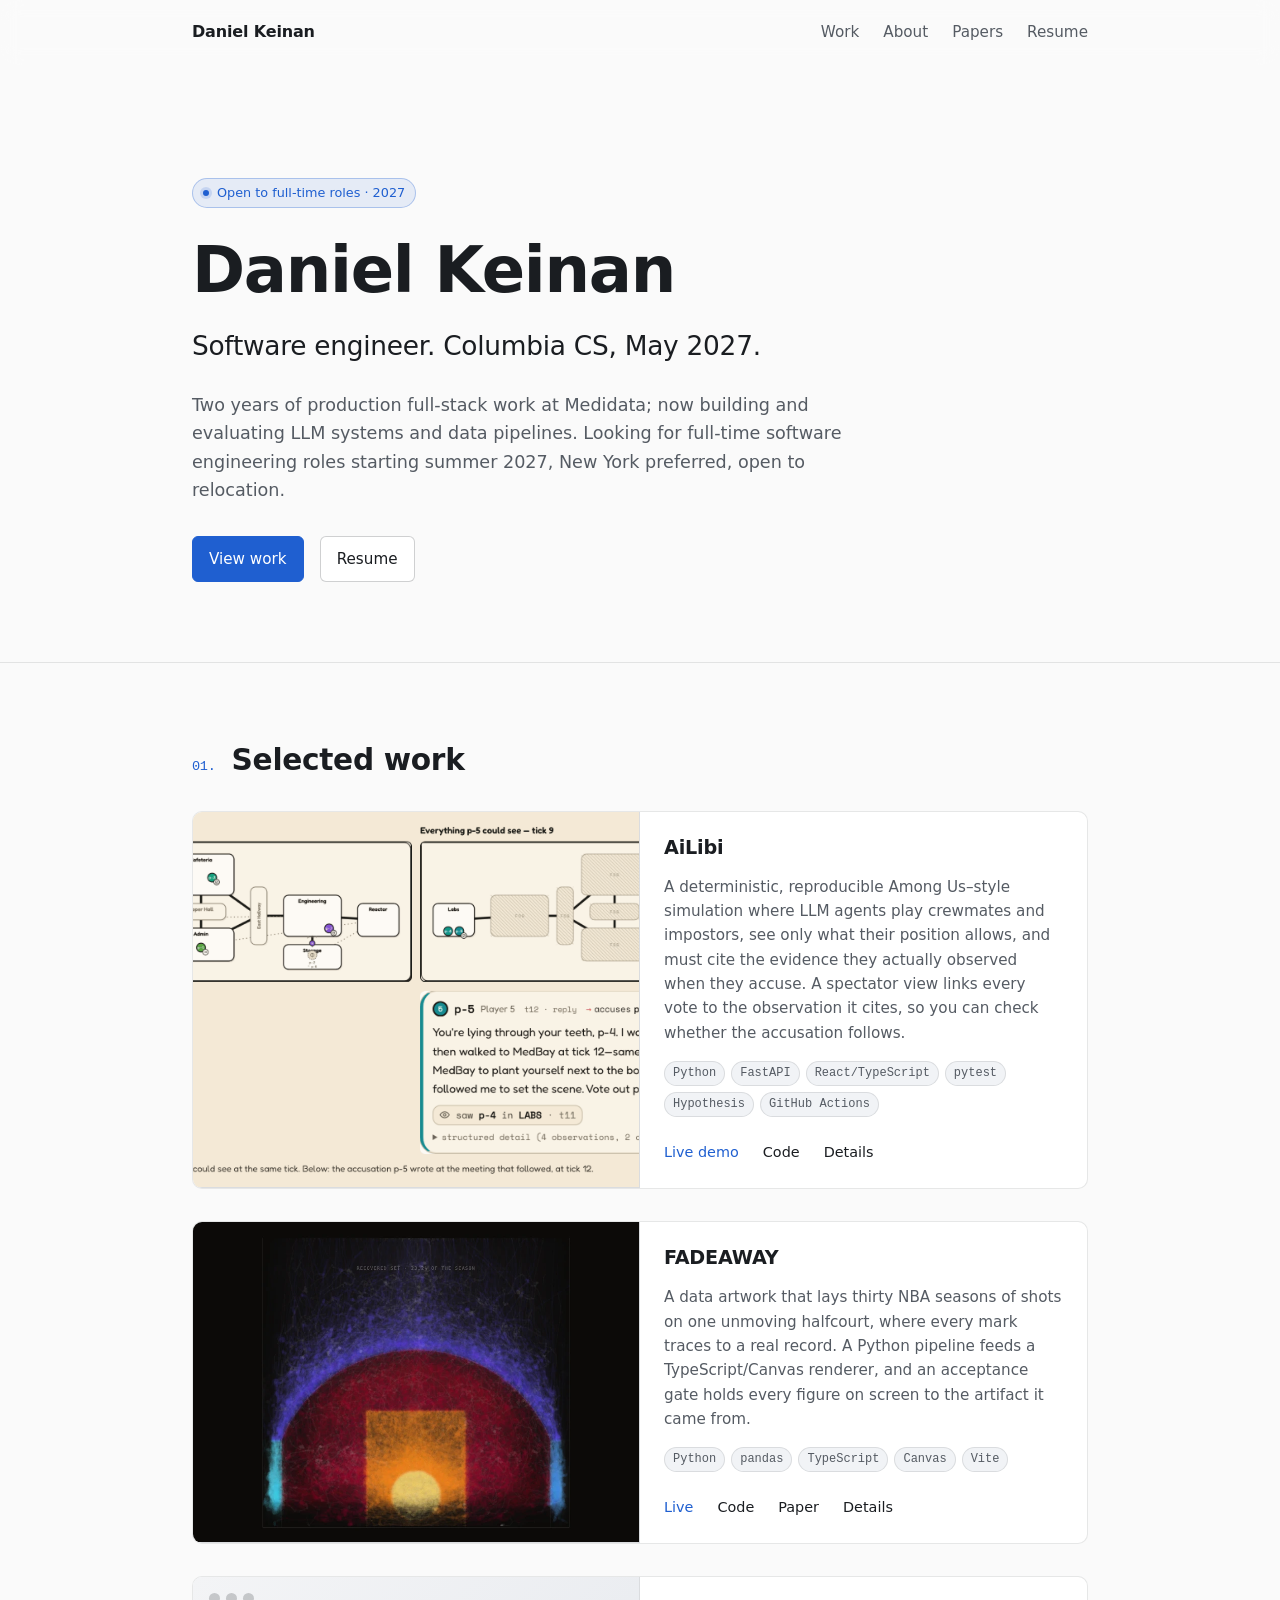
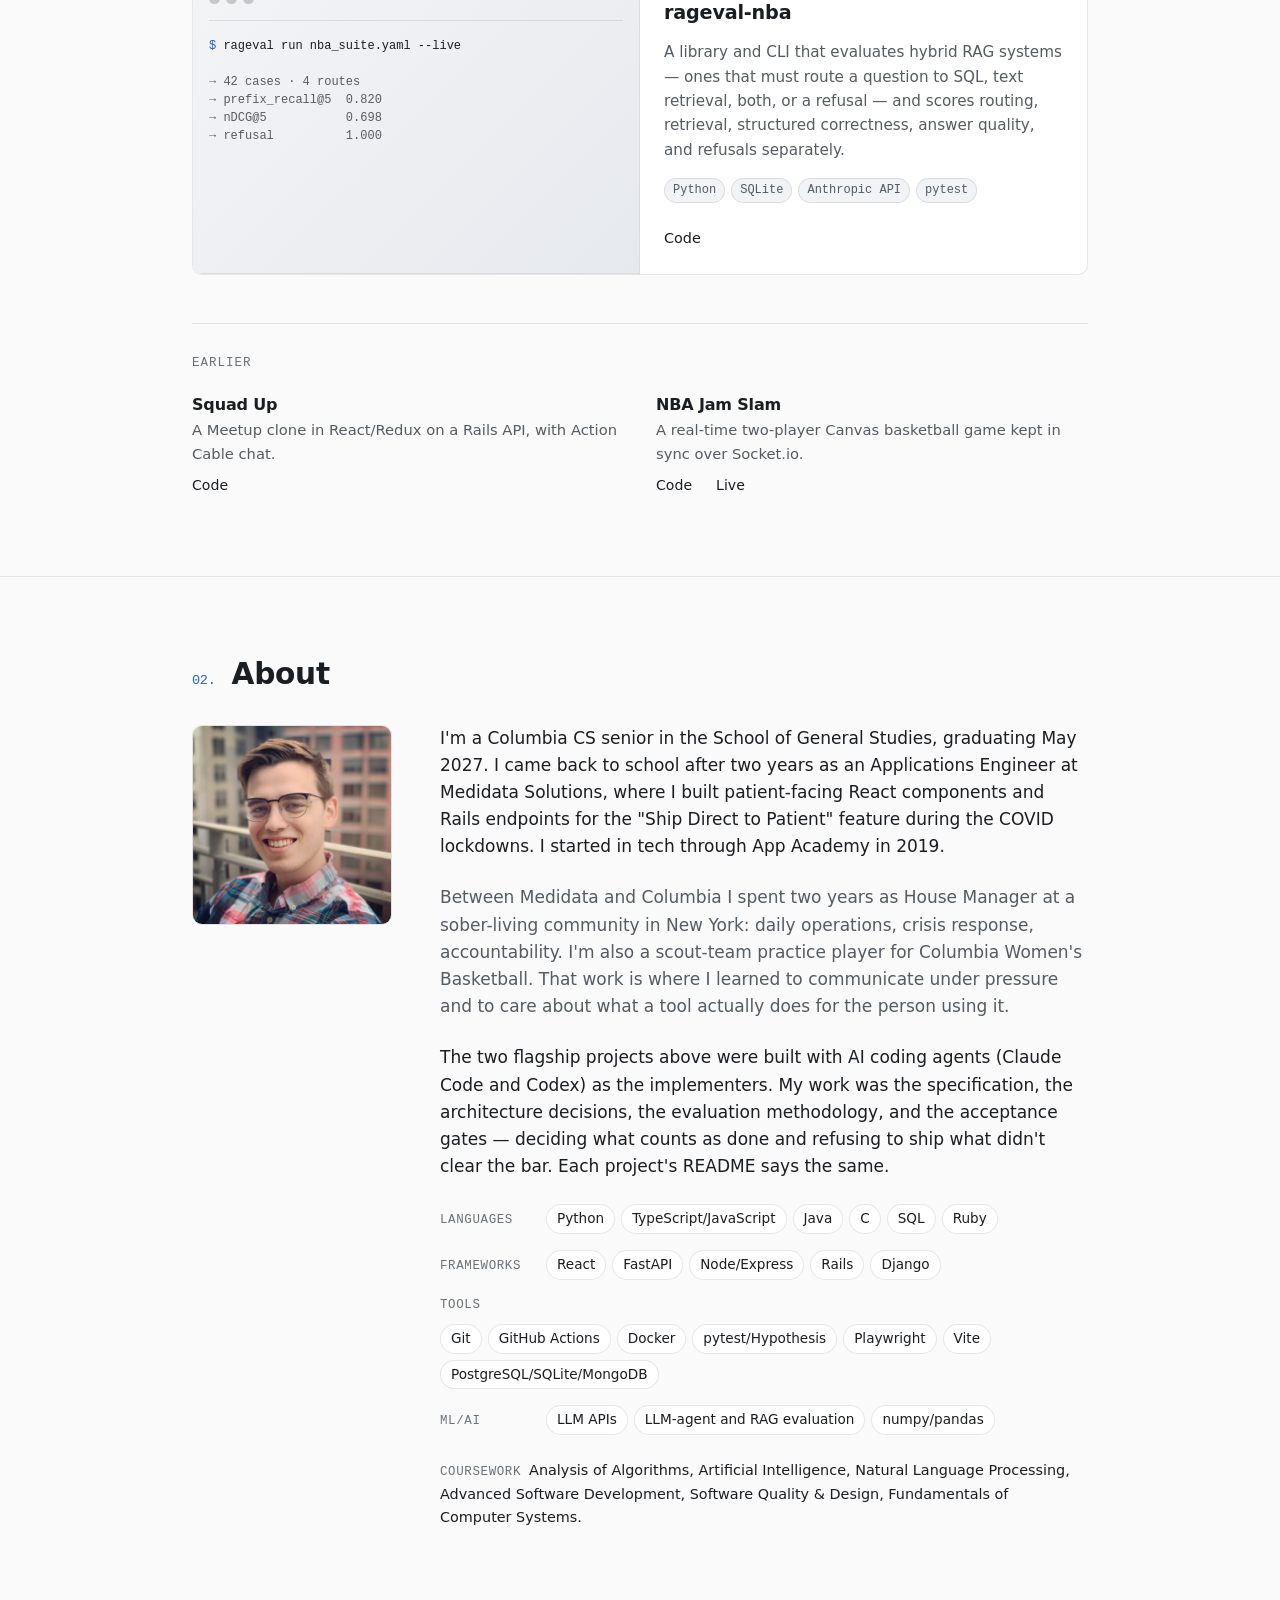
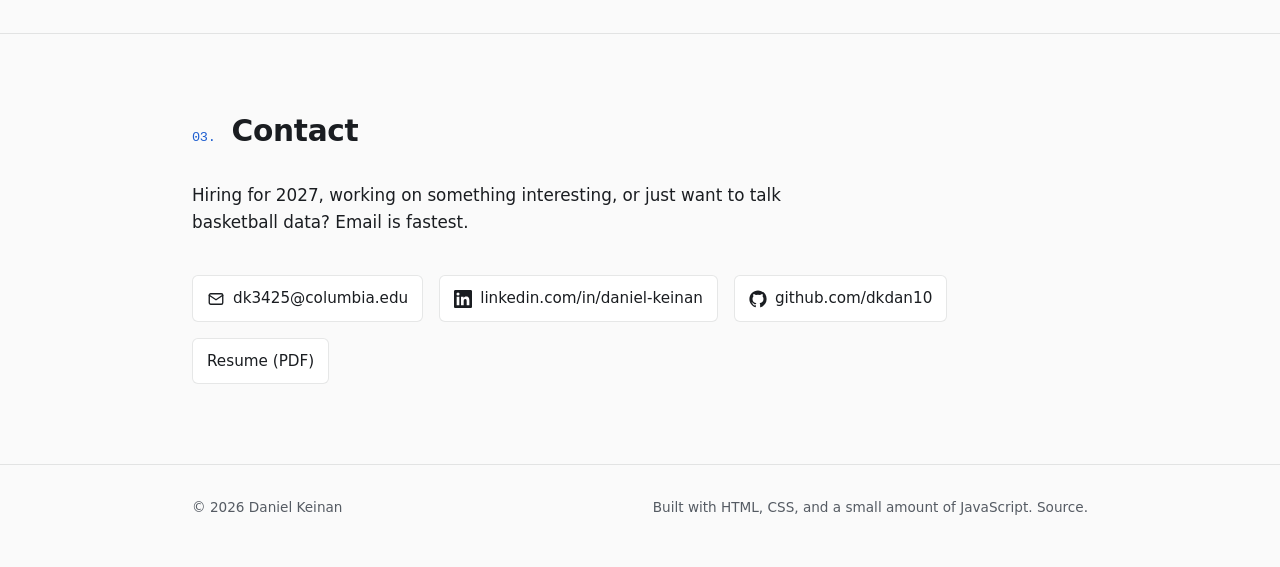
==== index.html @ 5a05f904 "Rewrite home page for the 2027 full-time search; add light color scheme Replace the internship-era h" ====
<!doctype html>
<html lang="en">
<head>
  <meta charset="utf-8">
  <meta name="viewport" content="width=device-width, initial-scale=1">
  <title>Daniel Keinan — Software Engineer</title>
  <meta name="description" content="Daniel Keinan: software engineer in New York. Columbia CS, May 2027. Two years of production full-stack work at Medidata; now building and evaluating LLM systems and data pipelines. Open to full-time roles starting summer 2027.">
  <meta name="author" content="Daniel Keinan">
  <meta name="color-scheme" content="dark light">

  <link rel="canonical" href="https://dkdan10.github.io/">
  <link rel="apple-touch-icon" sizes="180x180" href="/apple-touch-icon.png">
  <link rel="icon" type="image/png" sizes="32x32" href="/favicon-32x32.png">
  <link rel="icon" type="image/png" sizes="16x16" href="/favicon-16x16.png">
  <link rel="manifest" href="/site.webmanifest">
  <link rel="mask-icon" href="/safari-pinned-tab.svg" color="#6ea8ff">

  <meta property="og:type" content="website">
  <meta property="og:url" content="https://dkdan10.github.io/">
  <meta property="og:title" content="Daniel Keinan — Software Engineer">
  <meta property="og:description" content="Columbia CS, May 2027. Two years of production full-stack work at Medidata; now building and evaluating LLM systems and data pipelines. Open to full-time software engineering roles starting summer 2027.">
  <meta property="og:image" content="https://dkdan10.github.io/og-image.png">
  <meta property="og:image:width" content="1200">
  <meta property="og:image:height" content="630">

  <meta name="twitter:card" content="summary_large_image">
  <meta name="twitter:title" content="Daniel Keinan — Software Engineer">
  <meta name="twitter:description" content="Columbia CS, May 2027. Two years of production full-stack work at Medidata; now building and evaluating LLM systems and data pipelines. Open to full-time software engineering roles starting summer 2027.">
  <meta name="twitter:image" content="https://dkdan10.github.io/og-image.png">

  <link rel="stylesheet" href="/assets/css/site.css">
  <script defer src="/assets/js/site.js"></script>

  <script type="application/ld+json">
  {
    "@context": "https://schema.org",
    "@type": "Person",
    "name": "Daniel Keinan",
    "url": "https://dkdan10.github.io/",
    "jobTitle": "Software Engineer",
    "email": "mailto:dk3425@columbia.edu",
    "address": {
      "@type": "PostalAddress",
      "addressLocality": "New York",
      "addressRegion": "NY",
      "addressCountry": "US"
    },
    "alumniOf": {
      "@type": "EducationalOrganization",
      "name": "App Academy"
    },
    "affiliation": {
      "@type": "CollegeOrUniversity",
      "name": "Columbia University"
    },
    "sameAs": [
      "https://www.linkedin.com/in/daniel-keinan/",
      "https://github.com/dkdan10"
    ]
  }
  </script>
</head>
<body>
  <a class="skip-link" href="#main">Skip to content</a>

  <header class="site-header">
    <div class="container">
      <a href="/" class="brand">Daniel Keinan</a>
      <nav class="site-nav" aria-label="Primary">
        <ul>
          <li><a href="/#work">Work</a></li>
          <li><a href="/#about">About</a></li>
          <li><a href="/papers/">Papers</a></li>
          <li class="nav-resume"><a href="/resume/Daniel_Keinan_Resume.pdf" target="_blank" rel="noopener">Resume</a></li>
        </ul>
      </nav>
    </div>
  </header>

  <main id="main">
    <section class="hero container" aria-labelledby="hero-title">
      <span class="eyebrow"><span class="dot" aria-hidden="true"></span> Open to full-time roles · 2027</span>
      <h1 id="hero-title">Daniel Keinan</h1>
      <p class="tagline">Software engineer. Columbia CS, May 2027.</p>
      <p class="lede">Two years of production full-stack work at Medidata; now building and evaluating LLM systems and data pipelines. Looking for full-time software engineering roles starting summer 2027, New York preferred, open to relocation.</p>
      <div class="cta-row">
        <a class="btn btn-primary" href="#work">View work</a>
        <a class="btn" href="/resume/Daniel_Keinan_Resume.pdf" target="_blank" rel="noopener">Resume</a>
      </div>
    </section>

    <section id="work" class="section" aria-labelledby="work-title">
      <div class="container">
        <h2 id="work-title"><span class="num">01.</span> Selected work</h2>
        <div class="projects">

          <article class="project">
            <div class="media">
              <img src="/assets/img/ailibi-spectator.png" alt="AiLibi spectator view: the full map at tick 9 beside the fogged map of what one crewmate could see, with that crewmate's accusation and the single observation it cites below" loading="lazy" decoding="async" width="2036" height="909">
            </div>
            <div class="body">
              <h3><a href="/work/ailibi/">AiLibi</a></h3>
              <p>A deterministic, reproducible Among Us–style simulation where LLM agents play crewmates and impostors, see only what their position allows, and must cite the evidence they actually observed when they accuse. A spectator view links every vote to the observation it cites, so you can check whether the accusation follows.</p>
              <ul class="tags" aria-label="Technologies">
                <li>Python</li><li>FastAPI</li><li>React/TypeScript</li><li>pytest</li><li>Hypothesis</li><li>GitHub Actions</li>
              </ul>
              <div class="links">
                <a class="primary" href="https://dkdan10.github.io/AiLibi/" target="_blank" rel="noopener">Live demo</a>
                <a href="https://github.com/dkdan10/AiLibi" target="_blank" rel="noopener">Code</a>
                <a href="/work/ailibi/">Details</a>
              </div>
            </div>
          </article>

          <article class="project">
            <div class="media">
              <img src="/assets/img/fadeaway-card.webp" alt="FADEAWAY during the tracking window: the recovered set of shots drawn on one halfcourt in the league's zone colours, with the ball's real paths as faint strokes" loading="lazy" decoding="async" width="1200" height="630">
            </div>
            <div class="body">
              <h3><a href="/work/fadeaway/">FADEAWAY</a></h3>
              <p>A data artwork that lays thirty NBA seasons of shots on one unmoving halfcourt, where every mark traces to a real record. A Python pipeline feeds a TypeScript/Canvas renderer, and an acceptance gate holds every figure on screen to the artifact it came from.</p>
              <ul class="tags" aria-label="Technologies">
                <li>Python</li><li>pandas</li><li>TypeScript</li><li>Canvas</li><li>Vite</li>
              </ul>
              <div class="links">
                <a class="primary" href="https://dkdan10.github.io/analytics_resolution/" target="_blank" rel="noopener">Live</a>
                <a href="https://github.com/dkdan10/analytics_resolution" target="_blank" rel="noopener">Code</a>
                <a href="/papers/CONTESTED_Daniel_Keinan.pdf" target="_blank" rel="noopener">Paper</a>
                <a href="/work/fadeaway/">Details</a>
              </div>
            </div>
          </article>

          <article class="project">
            <div class="media">
              <div class="terminal" role="img" aria-label="Example run of rageval over 42 cases: prefix recall at 5 of 0.820, nDCG at 5 of 0.698, refusal 1.000">
                <div class="terminal-bar"><span></span><span></span><span></span></div>
                <pre><span class="prompt">$</span> rageval run nba_suite.yaml --live

<span class="out">→ 42 cases · 4 routes
→ prefix_recall@5  0.820
→ nDCG@5           0.698
→ refusal          1.000</span></pre>
              </div>
            </div>
            <div class="body">
              <h3>rageval-nba</h3>
              <p>A library and CLI that evaluates hybrid RAG systems — ones that must route a question to SQL, text retrieval, both, or a refusal — and scores routing, retrieval, structured correctness, answer quality, and refusals separately.</p>
              <ul class="tags" aria-label="Technologies">
                <li>Python</li><li>SQLite</li><li>Anthropic API</li><li>pytest</li>
              </ul>
              <div class="links">
                <a href="https://github.com/dkdan10/rageval_nba" target="_blank" rel="noopener">Code</a>
              </div>
            </div>
          </article>

        </div>

        <div class="earlier">
          <h3>Earlier</h3>
          <ul class="earlier-list">
            <li>
              <h4>Squad Up</h4>
              <p>A Meetup clone in React/Redux on a Rails API, with Action Cable chat.</p>
              <div class="links">
                <a href="https://github.com/dkdan10/SquadUp" target="_blank" rel="noopener">Code</a>
              </div>
            </li>
            <li>
              <h4>NBA Jam Slam</h4>
              <p>A real-time two-player Canvas basketball game kept in sync over Socket.io.</p>
              <div class="links">
                <a href="https://github.com/dkdan10/nbaJam" target="_blank" rel="noopener">Code</a>
                <a href="https://dkdan10.github.io/nbaJam/" target="_blank" rel="noopener">Live</a>
              </div>
            </li>
          </ul>
        </div>
      </div>
    </section>

    <section id="about" class="section" aria-labelledby="about-title">
      <div class="container">
        <h2 id="about-title"><span class="num">02.</span> About</h2>
        <div class="about-grid">
          <img class="headshot" src="/assets/img/headshot.webp" alt="Portrait of Daniel Keinan" width="800" height="800" loading="lazy" decoding="async">
          <div>
            <p>I'm a Columbia CS senior in the School of General Studies, graduating May 2027. I came back to school after two years as an Applications Engineer at Medidata Solutions, where I built patient-facing React components and Rails endpoints for the "Ship Direct to Patient" feature during the COVID lockdowns. I started in tech through App Academy in 2019.</p>
            <p class="muted">Between Medidata and Columbia I spent two years as House Manager at a sober-living community in New York: daily operations, crisis response, accountability. I'm also a scout-team practice player for Columbia Women's Basketball. That work is where I learned to communicate under pressure and to care about what a tool actually does for the person using it.</p>
            <p>The two flagship projects above were built with AI coding agents (Claude Code and Codex) as the implementers. My work was the specification, the architecture decisions, the evaluation methodology, and the acceptance gates — deciding what counts as done and refusing to ship what didn't clear the bar. Each project's README says the same.</p>

            <div class="skills" aria-label="Technical skills">
              <div class="skills-row">
                <span class="label">Languages</span>
                <ul class="pills">
                  <li>Python</li><li>TypeScript/JavaScript</li><li>Java</li><li>C</li><li>SQL</li><li>Ruby</li>
                </ul>
              </div>
              <div class="skills-row">
                <span class="label">Frameworks</span>
                <ul class="pills">
                  <li>React</li><li>FastAPI</li><li>Node/Express</li><li>Rails</li><li>Django</li>
                </ul>
              </div>
              <div class="skills-row">
                <span class="label">Tools</span>
                <ul class="pills">
                  <li>Git</li><li>GitHub Actions</li><li>Docker</li><li>pytest/Hypothesis</li><li>Playwright</li><li>Vite</li><li>PostgreSQL/SQLite/MongoDB</li>
                </ul>
              </div>
              <div class="skills-row">
                <span class="label">ML/AI</span>
                <ul class="pills">
                  <li>LLM APIs</li><li>LLM-agent and RAG evaluation</li><li>numpy/pandas</li>
                </ul>
              </div>
            </div>
            <p class="coursework"><span class="label">Coursework</span>Analysis of Algorithms, Artificial Intelligence, Natural Language Processing, Advanced Software Development, Software Quality &amp; Design, Fundamentals of Computer Systems.</p>
          </div>
        </div>
      </div>
    </section>

    <section id="contact" class="section" aria-labelledby="contact-title">
      <div class="container">
        <h2 id="contact-title"><span class="num">03.</span> Contact</h2>
        <div class="contact-block">
          <p>Hiring for 2027, working on something interesting, or just want to talk basketball data? Email is fastest.</p>
          <ul class="contact-list">
            <li>
              <a href="mailto:dk3425@columbia.edu">
                <svg viewBox="0 0 24 24" fill="none" stroke="currentColor" stroke-width="1.8" stroke-linecap="round" stroke-linejoin="round" aria-hidden="true"><rect x="3" y="5" width="18" height="14" rx="2"/><path d="m3 7 9 6 9-6"/></svg>
                dk3425@columbia.edu
              </a>
            </li>
            <li>
              <a href="https://www.linkedin.com/in/daniel-keinan/" target="_blank" rel="noopener">
                <svg viewBox="0 0 24 24" fill="currentColor" aria-hidden="true"><path d="M20.45 20.45h-3.55v-5.57c0-1.33-.03-3.04-1.85-3.04-1.85 0-2.13 1.45-2.13 2.94v5.67H9.36V9h3.41v1.56h.05c.47-.9 1.64-1.85 3.37-1.85 3.6 0 4.27 2.37 4.27 5.46v6.28zM5.34 7.43a2.06 2.06 0 1 1 0-4.12 2.06 2.06 0 0 1 0 4.12zM7.12 20.45H3.56V9h3.56v11.45zM22.23 0H1.77C.79 0 0 .77 0 1.72v20.56C0 23.23.79 24 1.77 24h20.45C23.21 24 24 23.23 24 22.28V1.72C24 .77 23.21 0 22.23 0z"/></svg>
                linkedin.com/in/daniel-keinan
              </a>
            </li>
            <li>
              <a href="https://github.com/dkdan10" target="_blank" rel="noopener">
                <svg viewBox="0 0 24 24" fill="currentColor" aria-hidden="true"><path d="M12 .5C5.65.5.5 5.65.5 12c0 5.08 3.29 9.39 7.86 10.91.58.1.79-.25.79-.55v-2c-3.2.7-3.87-1.36-3.87-1.36-.52-1.32-1.27-1.67-1.27-1.67-1.04-.71.08-.7.08-.7 1.15.08 1.76 1.18 1.76 1.18 1.02 1.75 2.69 1.24 3.34.95.1-.74.4-1.24.73-1.53-2.55-.29-5.24-1.27-5.24-5.66 0-1.25.45-2.27 1.18-3.07-.12-.29-.51-1.46.11-3.04 0 0 .96-.31 3.15 1.17a10.94 10.94 0 0 1 5.74 0c2.19-1.48 3.15-1.17 3.15-1.17.62 1.58.23 2.75.11 3.04.74.8 1.18 1.82 1.18 3.07 0 4.4-2.69 5.36-5.25 5.65.41.36.78 1.06.78 2.13v3.16c0 .31.21.66.8.55C20.21 21.39 23.5 17.08 23.5 12 23.5 5.65 18.35.5 12 .5z"/></svg>
                github.com/dkdan10
              </a>
            </li>
            <li>
              <a href="/resume/Daniel_Keinan_Resume.pdf" target="_blank" rel="noopener">Resume (PDF)</a>
            </li>
          </ul>
        </div>
      </div>
    </section>
  </main>

  <footer class="site-footer">
    <div class="container">
      <span>&copy; <span id="year">2026</span> Daniel Keinan</span>
      <span>Built with HTML, CSS, and a small amount of JavaScript. <a href="https://github.com/dkdan10/dkdan10.github.io" target="_blank" rel="noopener">Source</a>.</span>
    </div>
  </footer>
</body>
</html>
---- assets/css/site.css ----
/* Tokens. Every colour is defined here on :root (dark, the default) and
   overridden in full under prefers-color-scheme: light below. */
:root {
  color-scheme: dark;
  --bg: #0b0d10;
  --bg-elev: #14171c;
  --bg-elev-2: #1a1e25;
  --fg: #e8eaed;
  --fg-muted: #9aa0a6;
  --fg-dim: #7c828b;
  --border: rgba(255, 255, 255, 0.08);
  --border-strong: rgba(255, 255, 255, 0.16);
  --accent: #6ea8ff;
  --accent-soft: rgba(110, 168, 255, 0.12);
  --accent-border: rgba(110, 168, 255, 0.25);
  --accent-ring: rgba(110, 168, 255, 0.18);
  --accent-contrast: #07111f;
  --header-bg: rgba(11, 13, 16, 0.78);
  --term-bg-1: #14171c;
  --term-bg-2: #1d2128;
  --term-fg: #e8eaed;
  --term-muted: #9aa0a6;
  --maxw: 960px;
  --measure: 70ch;
  --radius: 10px;
  --radius-sm: 6px;
  --space-1: 0.5rem;
  --space-2: 1rem;
  --space-3: 1.5rem;
  --space-4: 2rem;
  --space-5: 3rem;
  --space-6: 5rem;
  --space-7: 7rem;
  --font-sans: ui-sans-serif, system-ui, -apple-system, BlinkMacSystemFont, "Segoe UI", "Inter", Roboto, "Helvetica Neue", Arial, sans-serif;
  --font-mono: ui-monospace, SFMono-Regular, "SF Mono", Menlo, Consolas, "Liberation Mono", monospace;
}

@media (prefers-color-scheme: light) {
  :root {
    color-scheme: light;
    --bg: #fafafa;
    --bg-elev: #ffffff;
    --bg-elev-2: #f1f3f6;
    --fg: #1a1d21;
    --fg-muted: #555b63;
    --fg-dim: #6b7178;
    --border: rgba(16, 20, 26, 0.1);
    --border-strong: rgba(16, 20, 26, 0.2);
    --accent: #1f5fd0;
    --accent-soft: rgba(31, 95, 208, 0.09);
    --accent-border: rgba(31, 95, 208, 0.3);
    --accent-ring: rgba(31, 95, 208, 0.16);
    --accent-contrast: #ffffff;
    --header-bg: rgba(250, 250, 250, 0.82);
    --term-bg-1: #f3f4f6;
    --term-bg-2: #e6e9ee;
    --term-fg: #1a1d21;
    --term-muted: #555b63;
  }
}

*,
*::before,
*::after {
  box-sizing: border-box;
}

html {
  -webkit-text-size-adjust: 100%;
  text-size-adjust: 100%;
}

html,
body {
  margin: 0;
  padding: 0;
}

body {
  background: var(--bg);
  color: var(--fg);
  font-family: var(--font-sans);
  font-size: 17px;
  line-height: 1.6;
  -webkit-font-smoothing: antialiased;
  -moz-osx-font-smoothing: grayscale;
}

img,
video {
  max-width: 100%;
  height: auto;
  display: block;
}

a {
  color: var(--accent);
  text-decoration: none;
}

a:hover {
  text-decoration: underline;
  text-underline-offset: 3px;
}

a:focus-visible,
button:focus-visible {
  outline: 2px solid var(--accent);
  outline-offset: 3px;
  border-radius: 3px;
}

h1,
h2,
h3,
h4 {
  margin: 0;
  line-height: 1.2;
  letter-spacing: -0.01em;
  text-wrap: balance;
}

p {
  margin: 0 0 var(--space-2);
}

p:last-child {
  margin-bottom: 0;
}

code {
  font-family: var(--font-mono);
  font-size: 0.9em;
  background: var(--bg-elev-2);
  border: 1px solid var(--border);
  border-radius: 4px;
  padding: 0.05em 0.35em;
}

.skip-link {
  position: absolute;
  top: -100px;
  left: var(--space-2);
  background: var(--bg-elev);
  color: var(--fg);
  padding: var(--space-1) var(--space-2);
  border-radius: var(--radius-sm);
  border: 1px solid var(--border-strong);
  z-index: 100;
}

.skip-link:focus {
  top: var(--space-2);
}

.container {
  max-width: var(--maxw);
  margin: 0 auto;
  padding: 0 var(--space-2);
}

@media (min-width: 720px) {
  .container {
    padding: 0 var(--space-4);
  }
}

.muted {
  color: var(--fg-muted);
}

/* Header */
.site-header {
  position: sticky;
  top: 0;
  z-index: 50;
  background: var(--header-bg);
  backdrop-filter: saturate(180%) blur(10px);
  -webkit-backdrop-filter: saturate(180%) blur(10px);
  border-bottom: 1px solid transparent;
  transition: border-color 0.2s ease;
}

.site-header.is-scrolled {
  border-bottom-color: var(--border);
}

.site-header .container {
  display: flex;
  align-items: center;
  justify-content: space-between;
  min-height: 64px;
  gap: var(--space-3);
}

.brand {
  font-weight: 600;
  letter-spacing: -0.01em;
  color: var(--fg);
  font-size: 1rem;
  white-space: nowrap;
}

.brand:hover {
  text-decoration: none;
  color: var(--accent);
}

.site-nav ul {
  list-style: none;
  display: flex;
  gap: var(--space-3);
  margin: 0;
  padding: 0;
}

.site-nav a {
  color: var(--fg-muted);
  font-size: 0.95rem;
}

.site-nav a:hover,
.site-nav a[aria-current="page"] {
  color: var(--fg);
  text-decoration: none;
}

@media (max-width: 560px) {
  .site-nav ul {
    gap: 14px;
  }
  .site-nav a {
    font-size: 0.88rem;
  }
}

@media (max-width: 460px) {
  .brand {
    font-size: 0.95rem;
  }
  .site-nav ul {
    gap: 12px;
  }
  .site-nav a {
    font-size: 0.85rem;
  }
  .site-nav li.nav-resume {
    display: none;
  }
}

/* Hero */
.hero {
  padding-top: var(--space-6);
  padding-bottom: var(--space-6);
}

@media (min-width: 720px) {
  .hero {
    padding-top: var(--space-7);
  }
}

.eyebrow {
  display: inline-flex;
  align-items: center;
  gap: var(--space-1);
  padding: 4px 10px;
  font-size: 0.8rem;
  color: var(--accent);
  background: var(--accent-soft);
  border: 1px solid var(--accent-border);
  border-radius: 999px;
  margin-bottom: var(--space-3);
}

.eyebrow .dot {
  width: 6px;
  height: 6px;
  border-radius: 50%;
  background: var(--accent);
  box-shadow: 0 0 0 3px var(--accent-ring);
}

.hero h1 {
  font-size: clamp(2.4rem, 6.5vw, 4rem);
  font-weight: 700;
  letter-spacing: -0.02em;
  margin-bottom: var(--space-2);
}

.hero .tagline {
  font-size: clamp(1.2rem, 2.8vw, 1.65rem);
  color: var(--fg);
  font-weight: 500;
  letter-spacing: -0.01em;
  margin-bottom: var(--space-3);
}

.hero .lede {
  font-size: clamp(1rem, 1.8vw, 1.1rem);
  color: var(--fg-muted);
  max-width: 60ch;
  margin-bottom: var(--space-4);
}

.cta-row {
  display: flex;
  flex-wrap: wrap;
  align-items: center;
  gap: var(--space-2);
}

.btn {
  display: inline-flex;
  align-items: center;
  gap: 8px;
  padding: 10px 16px;
  border-radius: var(--radius-sm);
  font-size: 0.95rem;
  font-weight: 500;
  border: 1px solid var(--border-strong);
  background: var(--bg-elev);
  color: var(--fg);
  cursor: pointer;
  transition: background 0.15s ease, border-color 0.15s ease, color 0.15s ease;
}

.btn:hover {
  text-decoration: none;
  background: var(--bg-elev-2);
  border-color: var(--accent);
  color: var(--fg);
}

.btn.btn-primary {
  background: var(--accent);
  color: var(--accent-contrast);
  border-color: var(--accent);
}

.btn.btn-primary:hover {
  filter: brightness(1.08);
  background: var(--accent);
}

/* Sections */
section {
  scroll-margin-top: 80px;
}

.section {
  padding: var(--space-6) 0;
  border-top: 1px solid var(--border);
}

.section h2 {
  font-size: clamp(1.5rem, 2.6vw, 1.85rem);
  font-weight: 600;
  margin-bottom: var(--space-4);
  display: flex;
  align-items: baseline;
  gap: var(--space-2);
}

.section h2 .num {
  font-family: var(--font-mono);
  color: var(--accent);
  font-size: 0.85rem;
  font-weight: 400;
}

/* Work: one card per row, image left on wide screens */
.projects {
  display: grid;
  grid-template-columns: 1fr;
  gap: var(--space-4);
}

.project {
  min-width: 0;
  background: var(--bg-elev);
  border: 1px solid var(--border);
  border-radius: var(--radius);
  overflow: hidden;
  display: grid;
  grid-template-columns: 1fr;
  transition: border-color 0.18s ease;
}

.project:hover {
  border-color: var(--border-strong);
}

@media (min-width: 960px) {
  .project {
    grid-template-columns: minmax(0, 1fr) minmax(0, 1fr);
  }
  /* Stretch both axes so the 16:9 box sets a minimum height but never a width. */
  .project .media {
    align-self: stretch;
    justify-self: stretch;
    min-width: 0;
    border-bottom: 0;
    border-right: 1px solid var(--border);
  }
}

.project .media {
  aspect-ratio: 16 / 9;
  background: var(--bg-elev-2);
  overflow: hidden;
  border-bottom: 1px solid var(--border);
  min-height: 0;
}

.project .media img {
  width: 100%;
  height: 100%;
  object-fit: cover;
}

.project .terminal {
  width: 100%;
  height: 100%;
  background: linear-gradient(135deg, var(--term-bg-1) 0%, var(--term-bg-2) 100%);
  display: flex;
  flex-direction: column;
  font-family: var(--font-mono);
  color: var(--term-fg);
  padding: var(--space-2);
}

.project .terminal-bar {
  display: flex;
  gap: 6px;
  padding-bottom: var(--space-2);
  border-bottom: 1px solid var(--border);
  margin-bottom: var(--space-2);
}

.project .terminal-bar span {
  width: 11px;
  height: 11px;
  border-radius: 50%;
  background: var(--border-strong);
}

.project .terminal pre {
  margin: 0;
  white-space: pre-wrap;
  overflow-wrap: anywhere;
  color: var(--term-fg);
  line-height: 1.5;
  font-size: clamp(11px, 1.5vw, 12px);
}

.project .terminal .prompt {
  color: var(--accent);
}

.project .terminal .out {
  color: var(--term-muted);
}

.project .body {
  padding: var(--space-3);
  display: flex;
  flex-direction: column;
  gap: var(--space-2);
  min-width: 0;
}

.project h3 {
  font-size: 1.2rem;
  font-weight: 600;
  margin: 0;
}

.project h3 a {
  color: var(--fg);
}

.project p {
  color: var(--fg-muted);
  font-size: 0.95rem;
  margin: 0;
}

.tags {
  display: flex;
  flex-wrap: wrap;
  gap: 6px;
  list-style: none;
  padding: 0;
  margin: 0;
}

.tags li {
  font-family: var(--font-mono);
  font-size: 0.75rem;
  color: var(--fg-muted);
  background: var(--bg-elev-2);
  border: 1px solid var(--border);
  padding: 2px 8px;
  border-radius: 999px;
}

.links {
  display: flex;
  flex-wrap: wrap;
  gap: var(--space-1) var(--space-3);
  font-size: 0.9rem;
  margin-top: auto;
  padding-top: var(--space-1);
}

.links a {
  color: var(--fg);
  font-weight: 500;
}

.links a:hover {
  color: var(--accent);
  text-decoration: none;
}

.links a.primary {
  color: var(--accent);
}

/* Earlier work: a quiet row */
.earlier {
  margin-top: var(--space-5);
  padding-top: var(--space-4);
  border-top: 1px solid var(--border);
}

.earlier h3 {
  font-family: var(--font-mono);
  font-size: 0.78rem;
  font-weight: 400;
  text-transform: uppercase;
  letter-spacing: 0.08em;
  color: var(--fg-dim);
  margin-bottom: var(--space-3);
}

.earlier-list {
  list-style: none;
  margin: 0;
  padding: 0;
  display: grid;
  grid-template-columns: 1fr;
  gap: var(--space-3);
}

@media (min-width: 720px) {
  .earlier-list {
    grid-template-columns: 1fr 1fr;
    gap: var(--space-4);
  }
}

.earlier-list h4 {
  font-size: 1rem;
  font-weight: 600;
  margin-bottom: 4px;
}

.earlier-list p {
  color: var(--fg-muted);
  font-size: 0.92rem;
  margin-bottom: var(--space-1);
}

.earlier-list .links {
  margin-top: 0;
  padding-top: 0;
  font-size: 0.88rem;
}

/* About */
.about-grid {
  display: grid;
  grid-template-columns: 1fr;
  gap: var(--space-4);
  align-items: start;
}

@media (min-width: 720px) {
  .about-grid {
    grid-template-columns: 200px 1fr;
    gap: var(--space-5);
  }
}

.about-grid img.headshot {
  width: 100%;
  max-width: 200px;
  border-radius: var(--radius);
  border: 1px solid var(--border);
}

.about-grid p {
  color: var(--fg);
  margin-bottom: var(--space-3);
  max-width: var(--measure);
}

.about-grid p.muted {
  color: var(--fg-muted);
}

.skills {
  display: flex;
  flex-direction: column;
  gap: var(--space-2);
  margin-top: var(--space-3);
}

.skills-row {
  display: flex;
  flex-wrap: wrap;
  align-items: baseline;
  gap: var(--space-1) var(--space-2);
  font-size: 0.9rem;
}

.skills-row .label {
  color: var(--fg-dim);
  font-family: var(--font-mono);
  font-size: 0.78rem;
  text-transform: uppercase;
  letter-spacing: 0.05em;
  min-width: 90px;
}

.skills-row .pills {
  list-style: none;
  padding: 0;
  margin: 0;
  display: flex;
  flex-wrap: wrap;
  gap: 6px;
}

.skills-row .pills li {
  background: var(--bg-elev);
  border: 1px solid var(--border);
  padding: 3px 10px;
  border-radius: 999px;
  font-size: 0.85rem;
  color: var(--fg);
}

.coursework {
  margin-top: var(--space-3);
  color: var(--fg-muted);
  font-size: 0.9rem;
  max-width: var(--measure);
}

.coursework .label {
  color: var(--fg-dim);
  font-family: var(--font-mono);
  font-size: 0.78rem;
  text-transform: uppercase;
  letter-spacing: 0.05em;
  margin-right: var(--space-1);
}

/* Contact */
.contact-block {
  display: flex;
  flex-direction: column;
  gap: var(--space-3);
}

.contact-block p {
  font-size: 1.05rem;
  max-width: 56ch;
}

.contact-list {
  list-style: none;
  margin: 0;
  padding: 0;
  display: flex;
  flex-wrap: wrap;
  gap: var(--space-2);
}

.contact-list a {
  display: inline-flex;
  align-items: center;
  gap: 8px;
  padding: 10px 14px;
  border-radius: var(--radius-sm);
  border: 1px solid var(--border);
  background: var(--bg-elev);
  color: var(--fg);
  font-size: 0.95rem;
}

.contact-list a:hover {
  border-color: var(--accent);
  text-decoration: none;
}

.contact-list svg {
  width: 18px;
  height: 18px;
  flex: none;
}

/* Footer */
.site-footer {
  border-top: 1px solid var(--border);
  padding: var(--space-4) 0 var(--space-5);
  color: var(--fg-muted);
  font-size: 0.85rem;
}

.site-footer .container {
  display: flex;
  flex-wrap: wrap;
  gap: var(--space-2);
  justify-content: space-between;
  align-items: center;
}

.site-footer a {
  color: var(--fg-muted);
}

.site-footer a:hover {
  color: var(--fg);
  text-decoration: none;
}

/* Inner pages (work/*, papers/) */
.page {
  padding: var(--space-5) 0 var(--space-6);
}

.page-head {
  margin-bottom: var(--space-4);
}

.page-head .eyebrow {
  margin-bottom: var(--space-2);
}

.page-head h1 {
  font-size: clamp(2rem, 5vw, 2.8rem);
  font-weight: 700;
  letter-spacing: -0.02em;
  margin-bottom: var(--space-1);
}

.page-head .lede {
  font-size: clamp(1.05rem, 2vw, 1.25rem);
  color: var(--fg-muted);
  max-width: var(--measure);
  margin-bottom: var(--space-3);
}

.links-row {
  display: flex;
  flex-wrap: wrap;
  gap: var(--space-1) var(--space-3);
  font-size: 0.95rem;
  font-weight: 500;
}

.lead-figure {
  margin: 0 0 var(--space-5);
}

.lead-figure img {
  width: 100%;
  border-radius: var(--radius);
  border: 1px solid var(--border);
  background: var(--bg-elev-2);
}

.lead-figure figcaption {
  margin-top: var(--space-1);
  color: var(--fg-muted);
  font-size: 0.88rem;
  max-width: var(--measure);
}

.page-section {
  padding: var(--space-4) 0;
  border-top: 1px solid var(--border);
}

.page-section h2 {
  font-size: 1.35rem;
  font-weight: 600;
  margin-bottom: var(--space-3);
}

.prose {
  max-width: var(--measure);
}

.prose p,
.prose li {
  color: var(--fg);
}

.prose p + p {
  margin-top: 0;
}

.prose ul,
.prose ol {
  margin: 0 0 var(--space-2);
  padding-left: 1.4rem;
}

.prose li + li {
  margin-top: var(--space-1);
}

.prose .stories li + li {
  margin-top: var(--space-2);
}

.prose .flow {
  list-style: none;
  padding: 0;
  display: flex;
  flex-wrap: wrap;
  gap: var(--space-1);
  font-family: var(--font-mono);
  font-size: 0.85rem;
}

.prose .flow li {
  margin: 0;
  padding: 3px 10px;
  border: 1px solid var(--border);
  border-radius: 999px;
  background: var(--bg-elev);
  color: var(--fg-muted);
}

.prose .flow li::after {
  content: "→";
  margin-left: var(--space-1);
  color: var(--fg-dim);
}

.prose .flow li:last-child::after {
  content: none;
}

.note {
  color: var(--fg-muted);
  font-size: 0.92rem;
}

/* Paper card */
.paper-card {
  background: var(--bg-elev);
  border: 1px solid var(--border);
  border-radius: var(--radius);
  padding: var(--space-3);
  max-width: var(--measure);
}

.paper-card h3 {
  font-size: 1.15rem;
  font-weight: 600;
  margin-bottom: var(--space-1);
}

.paper-card .meta {
  color: var(--fg-muted);
  font-size: 0.9rem;
  margin-bottom: var(--space-2);
}

.paper-card .cta-row {
  margin: var(--space-3) 0;
}

.cite {
  font-family: var(--font-mono);
  font-size: 0.8rem;
  color: var(--fg-muted);
  background: var(--bg-elev-2);
  border: 1px solid var(--border);
  border-radius: var(--radius-sm);
  padding: var(--space-2);
  overflow-wrap: anywhere;
  margin: 0;
}

.cite a {
  color: var(--fg-muted);
  text-decoration: underline;
  text-underline-offset: 3px;
}

/* Papers index */
.paper-list {
  list-style: none;
  margin: 0;
  padding: 0;
  display: grid;
  gap: var(--space-3);
}

/* 404 */
.error-page {
  min-height: 60vh;
  display: flex;
  flex-direction: column;
  justify-content: center;
  align-items: flex-start;
  padding: var(--space-6) 0;
}

.error-page h1 {
  font-size: clamp(3rem, 8vw, 5rem);
  font-weight: 700;
  color: var(--accent);
  margin-bottom: var(--space-2);
}

.error-page p {
  color: var(--fg-muted);
  margin-bottom: var(--space-3);
  font-size: 1.1rem;
}

@media (prefers-reduced-motion: reduce) {
  *,
  *::before,
  *::after {
    transition: none !important;
    animation: none !important;
  }
}
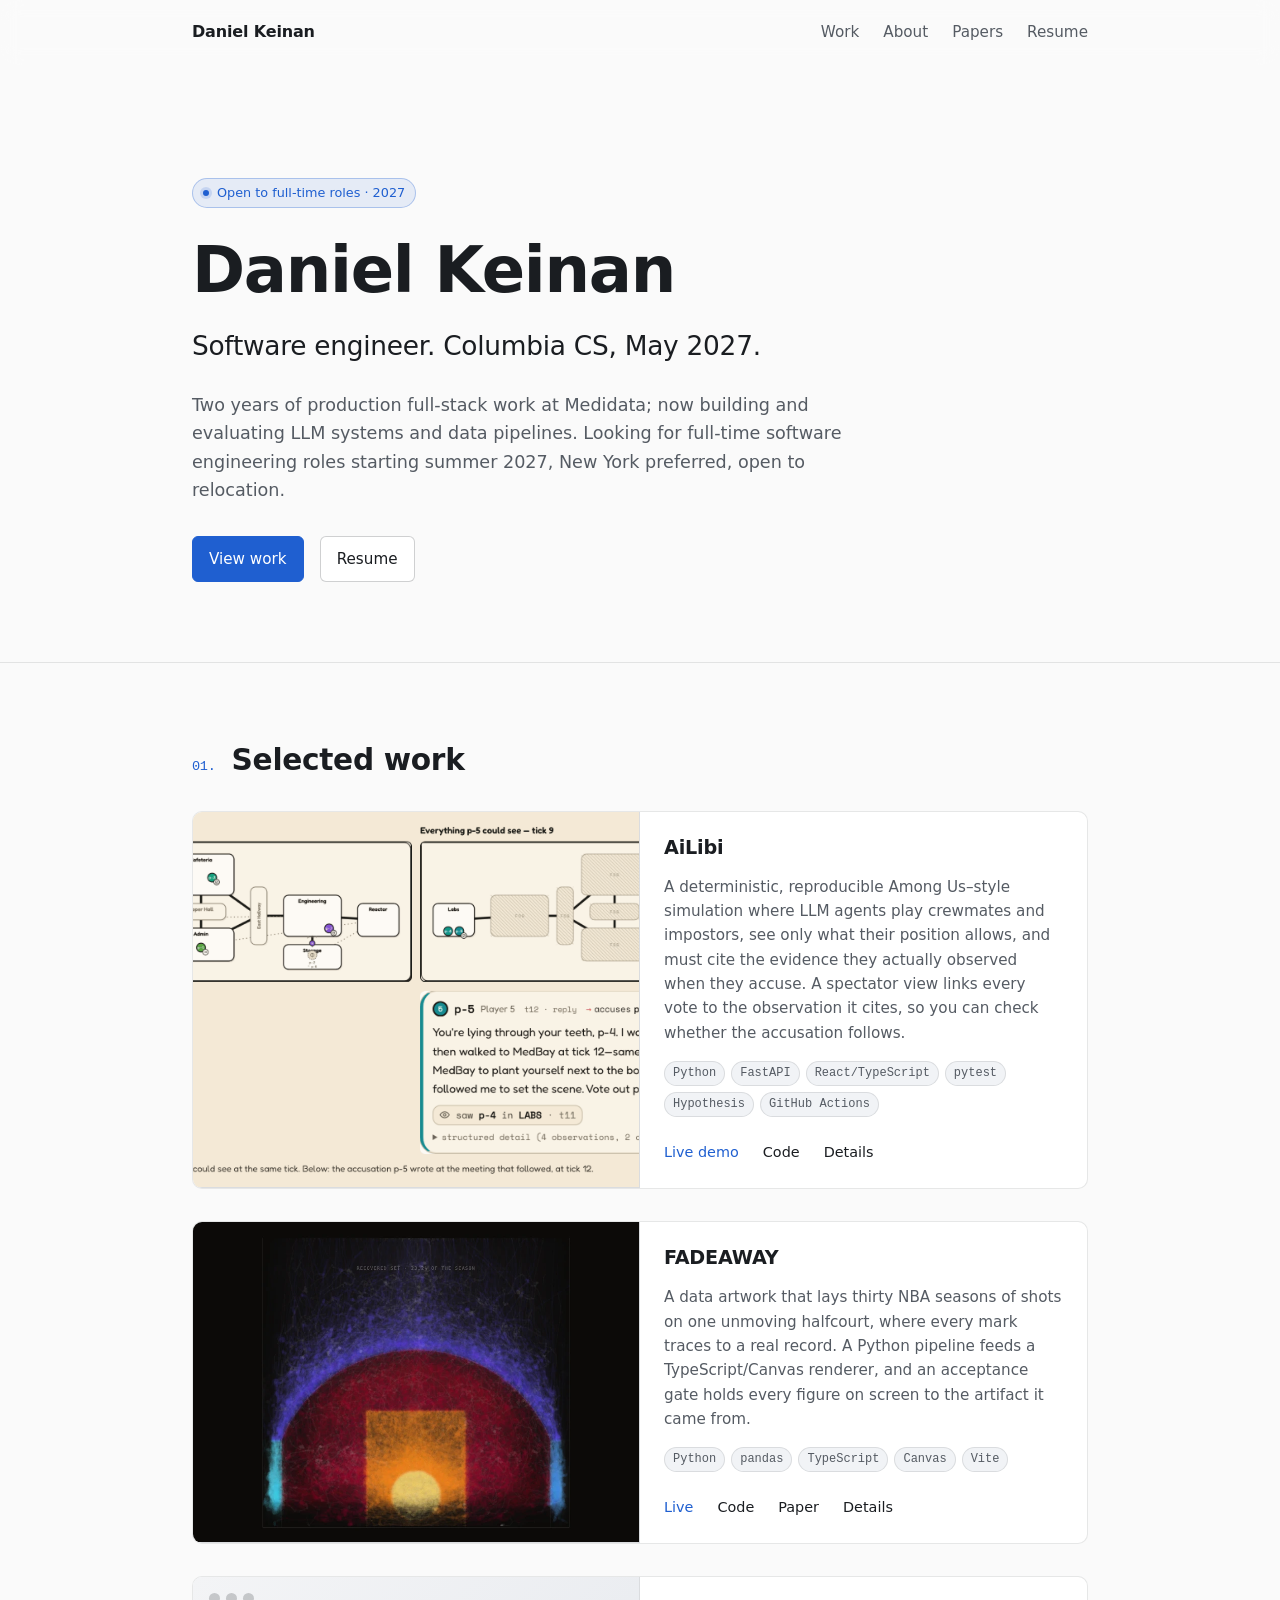
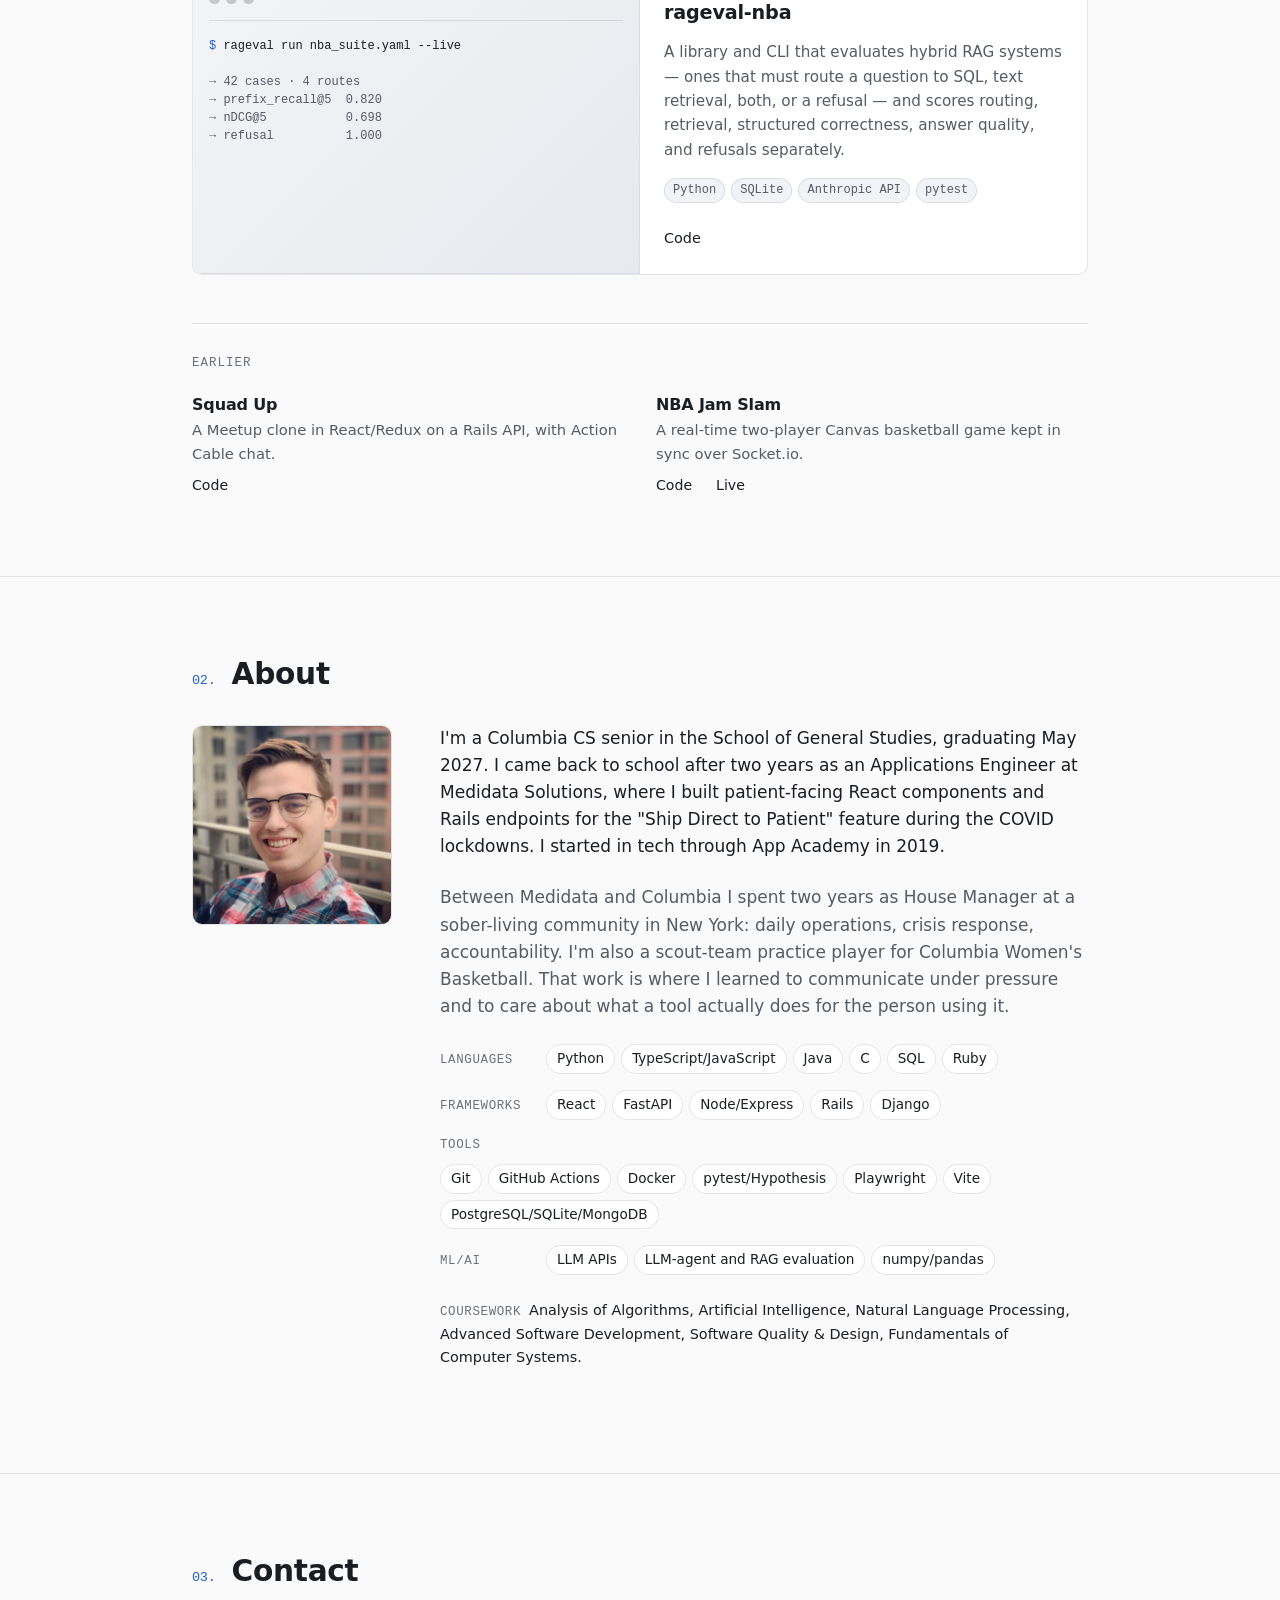
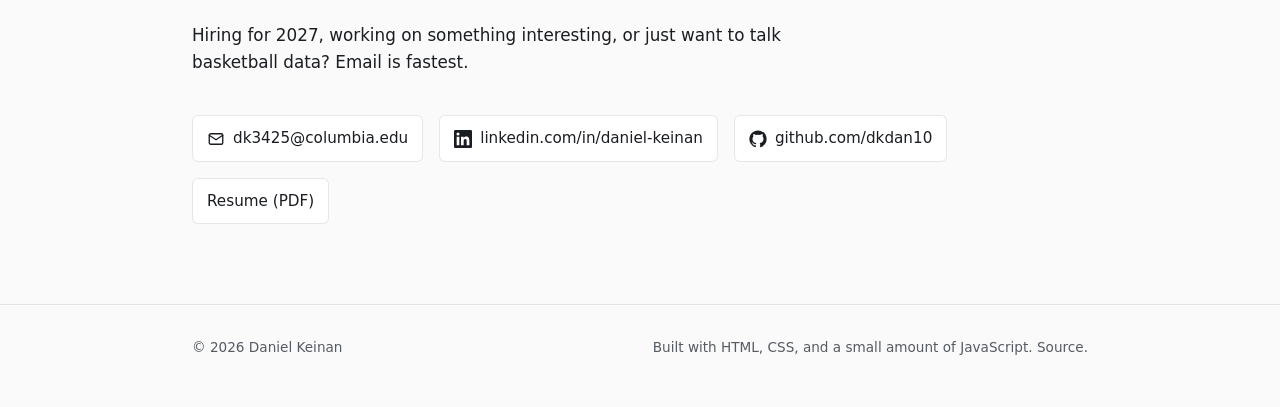
==== commit c4e10f3f: "Drop the authorship paragraph from About and the My role section from the FADEAWAY page" ====
--- a/index.html
+++ b/index.html
@@ -188,7 +188,6 @@
           <div>
             <p>I'm a Columbia CS senior in the School of General Studies, graduating May 2027. I came back to school after two years as an Applications Engineer at Medidata Solutions, where I built patient-facing React components and Rails endpoints for the "Ship Direct to Patient" feature during the COVID lockdowns. I started in tech through App Academy in 2019.</p>
             <p class="muted">Between Medidata and Columbia I spent two years as House Manager at a sober-living community in New York: daily operations, crisis response, accountability. I'm also a scout-team practice player for Columbia Women's Basketball. That work is where I learned to communicate under pressure and to care about what a tool actually does for the person using it.</p>
-            <p>The two flagship projects above were built with AI coding agents (Claude Code and Codex) as the implementers. My work was the specification, the architecture decisions, the evaluation methodology, and the acceptance gates — deciding what counts as done and refusing to ship what didn't clear the bar. Each project's README says the same.</p>
 
             <div class="skills" aria-label="Technical skills">
               <div class="skills-row">
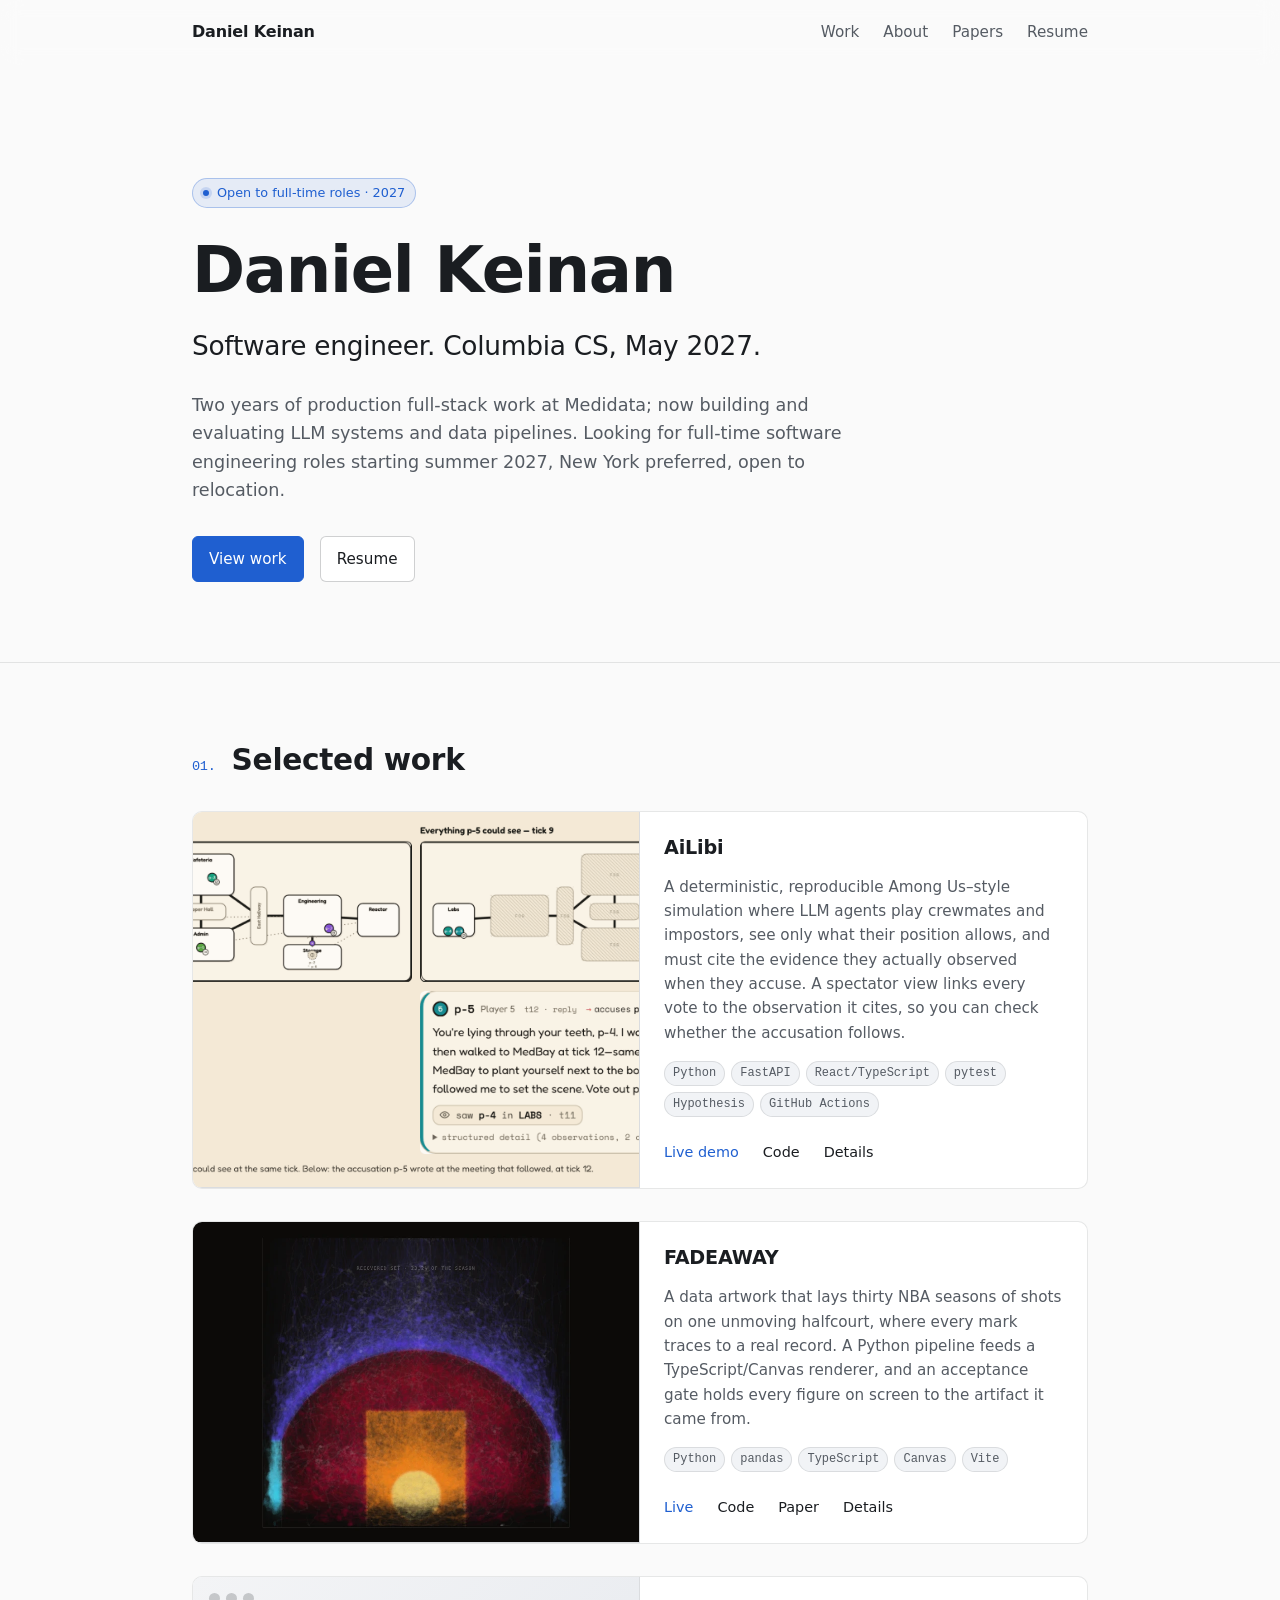
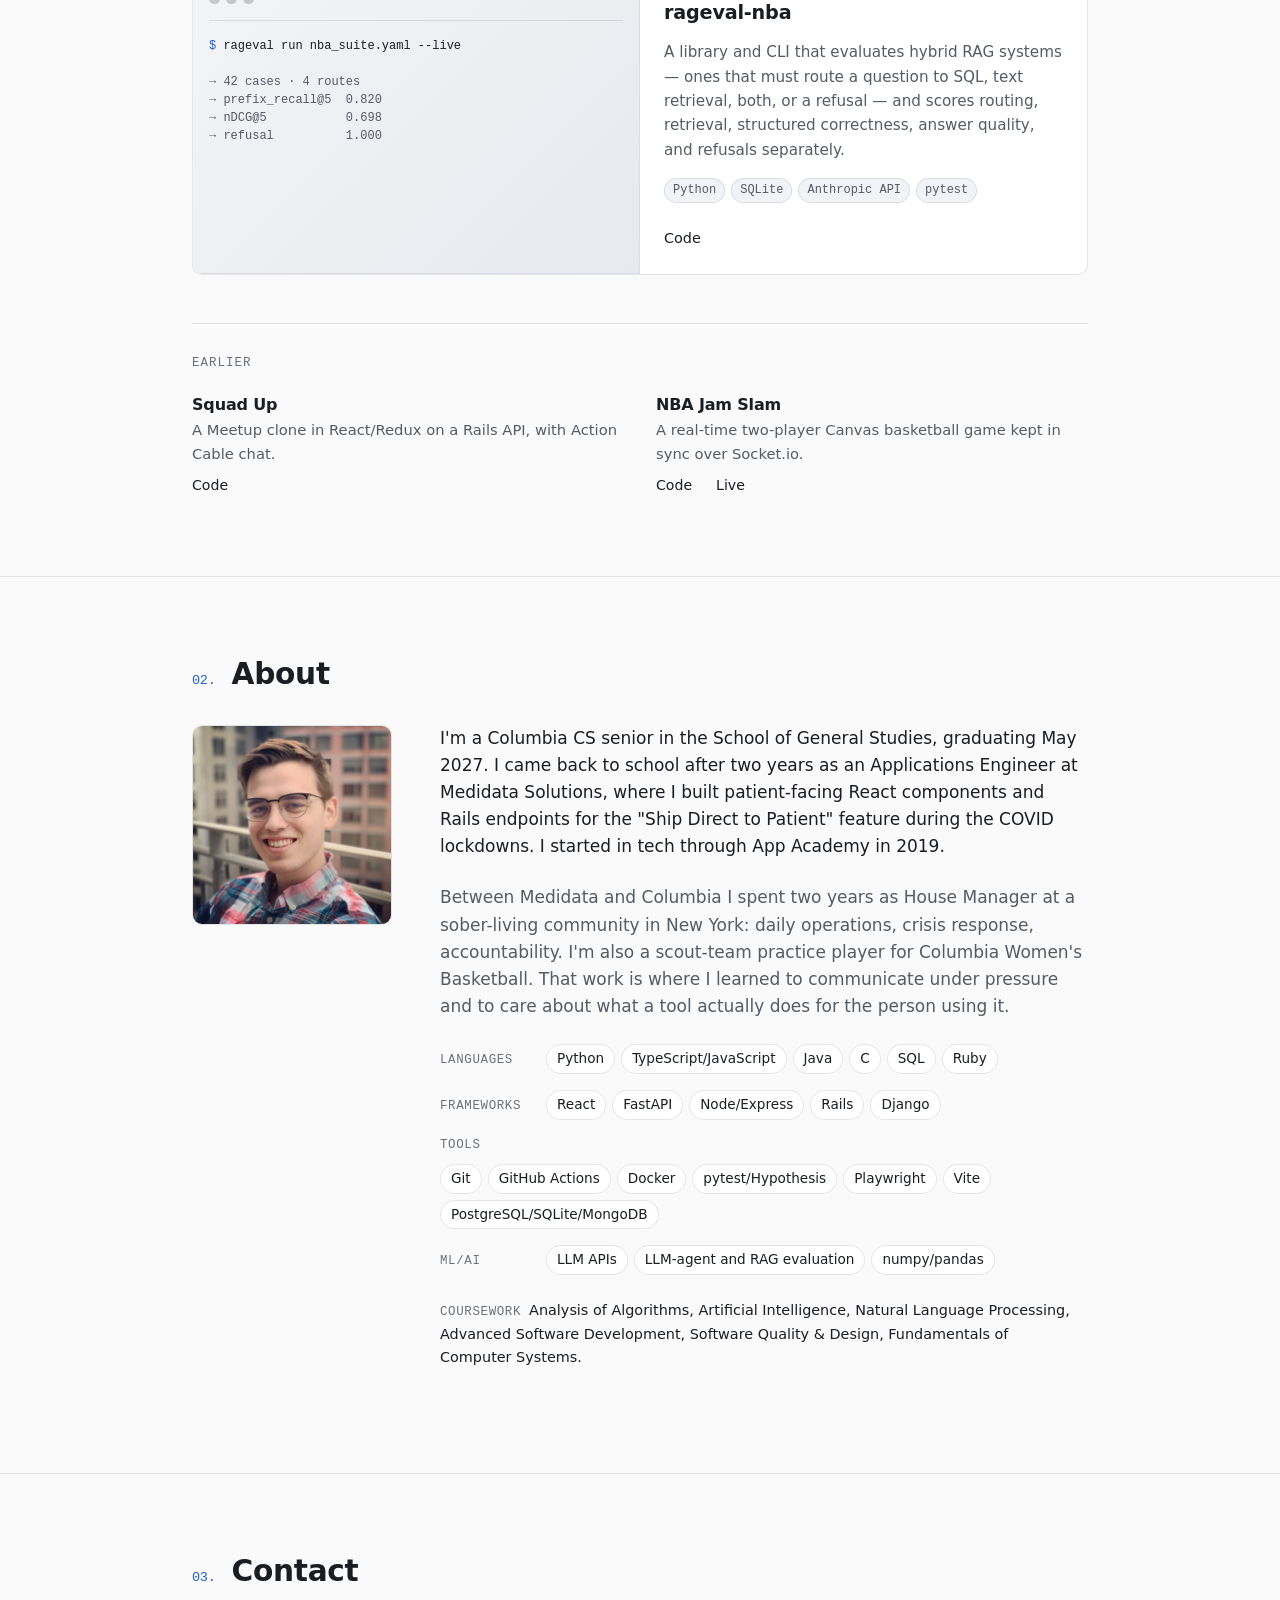
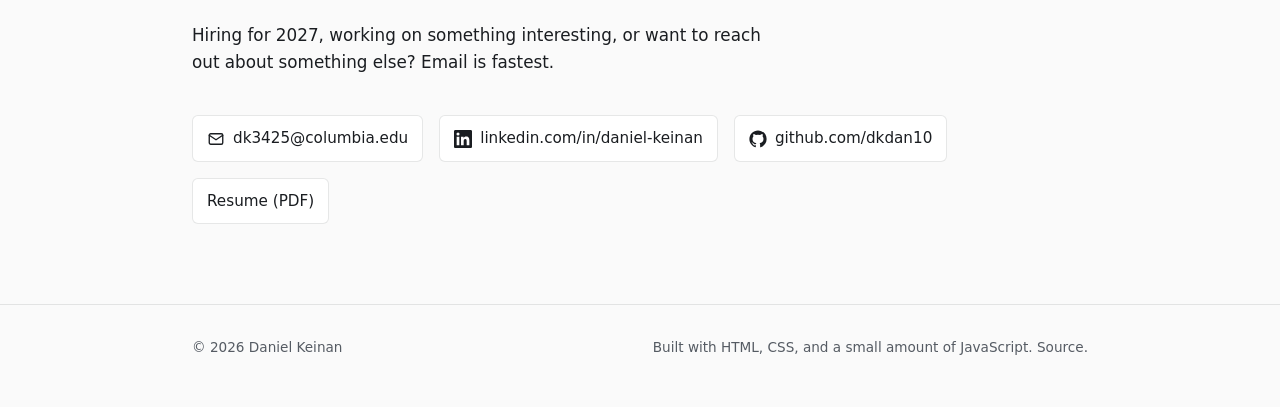
==== commit 5a485be6: "Update blurb" ====
--- a/index.html
+++ b/index.html
@@ -225,7 +225,7 @@
       <div class="container">
         <h2 id="contact-title"><span class="num">03.</span> Contact</h2>
         <div class="contact-block">
-          <p>Hiring for 2027, working on something interesting, or just want to talk basketball data? Email is fastest.</p>
+          <p>Hiring for 2027, working on something interesting, or want to reach out about something else? Email is fastest.</p>
           <ul class="contact-list">
             <li>
               <a href="mailto:dk3425@columbia.edu">
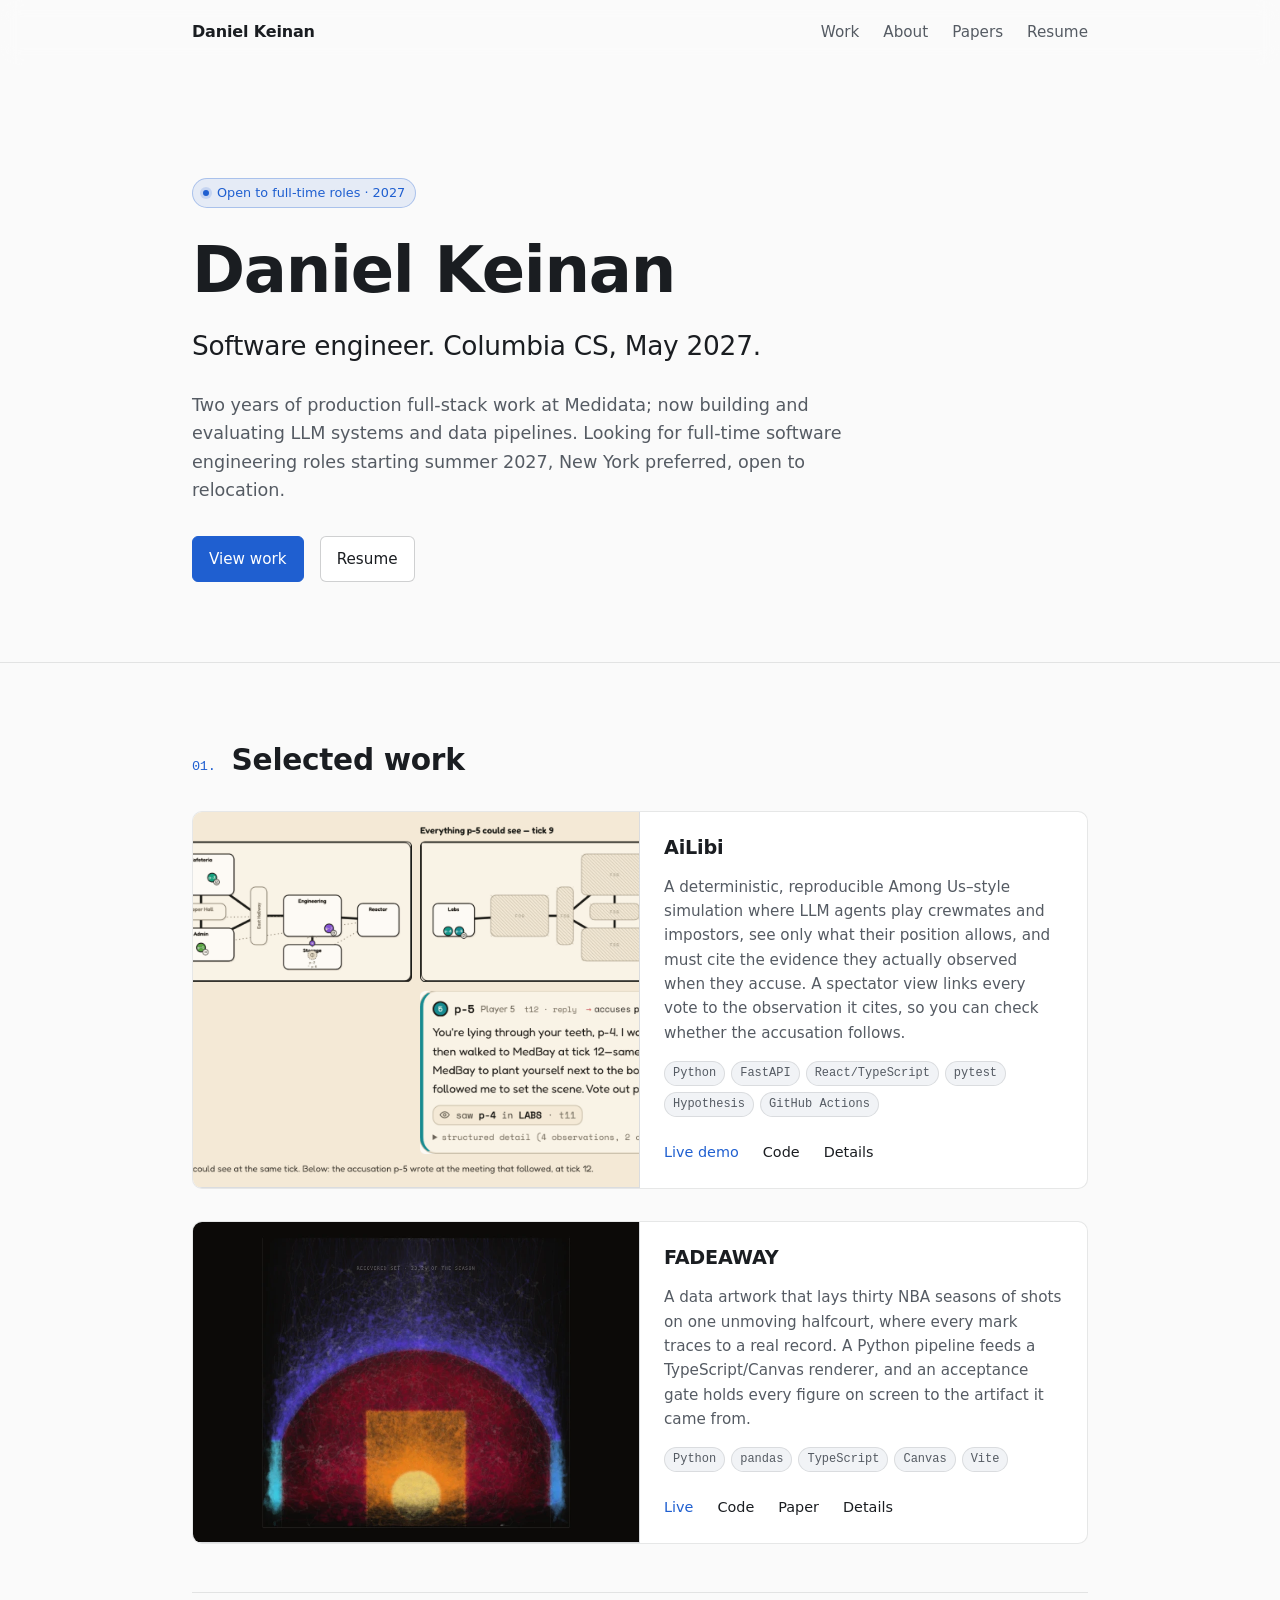
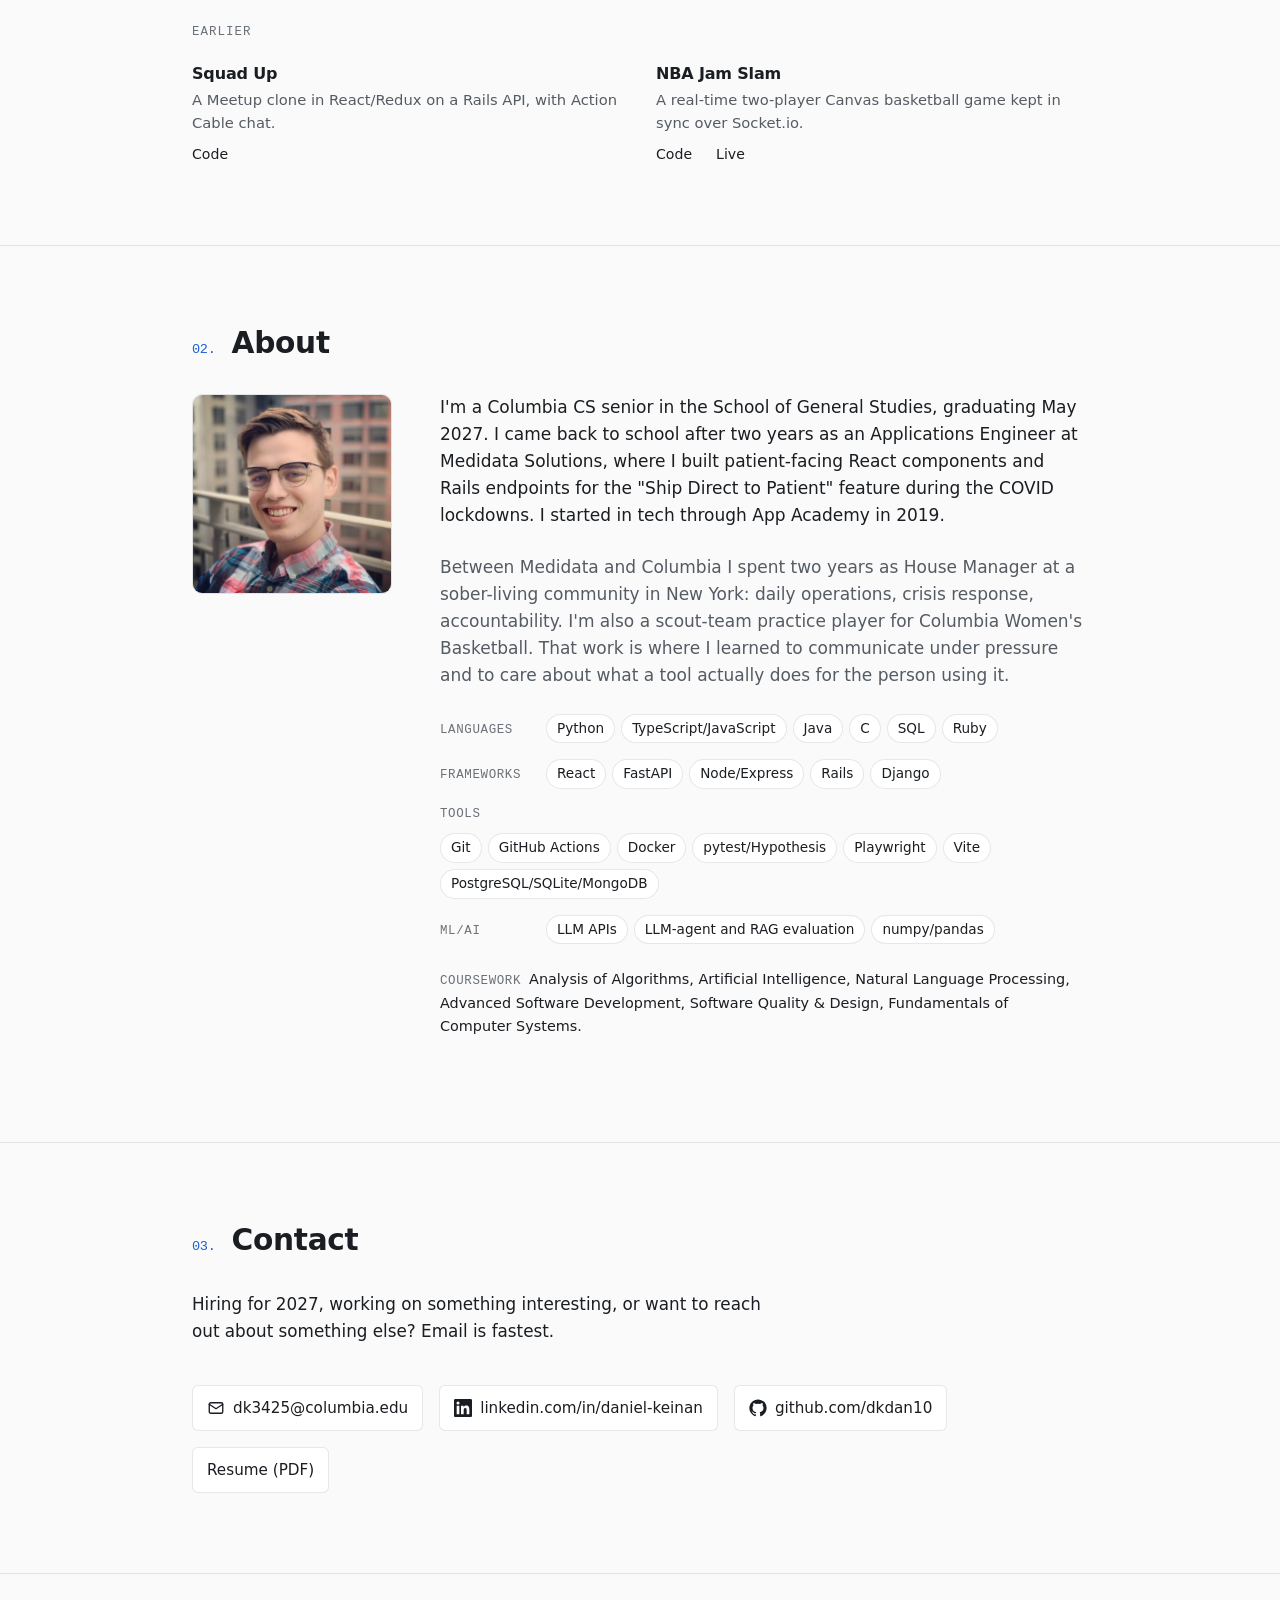
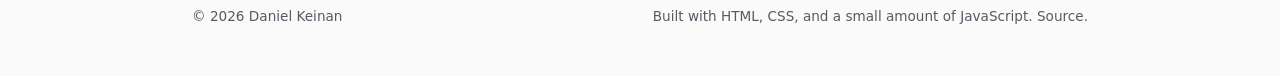
==== commit 5510e418: "Remove rageval-nba from selected work Drops the terminal-style card and the terminal styles and toke" ====
--- a/index.html
+++ b/index.html
@@ -131,30 +131,6 @@
             </div>
           </article>
 
-          <article class="project">
-            <div class="media">
-              <div class="terminal" role="img" aria-label="Example run of rageval over 42 cases: prefix recall at 5 of 0.820, nDCG at 5 of 0.698, refusal 1.000">
-                <div class="terminal-bar"><span></span><span></span><span></span></div>
-                <pre><span class="prompt">$</span> rageval run nba_suite.yaml --live
-
-<span class="out">→ 42 cases · 4 routes
-→ prefix_recall@5  0.820
-→ nDCG@5           0.698
-→ refusal          1.000</span></pre>
-              </div>
-            </div>
-            <div class="body">
-              <h3>rageval-nba</h3>
-              <p>A library and CLI that evaluates hybrid RAG systems — ones that must route a question to SQL, text retrieval, both, or a refusal — and scores routing, retrieval, structured correctness, answer quality, and refusals separately.</p>
-              <ul class="tags" aria-label="Technologies">
-                <li>Python</li><li>SQLite</li><li>Anthropic API</li><li>pytest</li>
-              </ul>
-              <div class="links">
-                <a href="https://github.com/dkdan10/rageval_nba" target="_blank" rel="noopener">Code</a>
-              </div>
-            </div>
-          </article>
-
         </div>
 
         <div class="earlier">
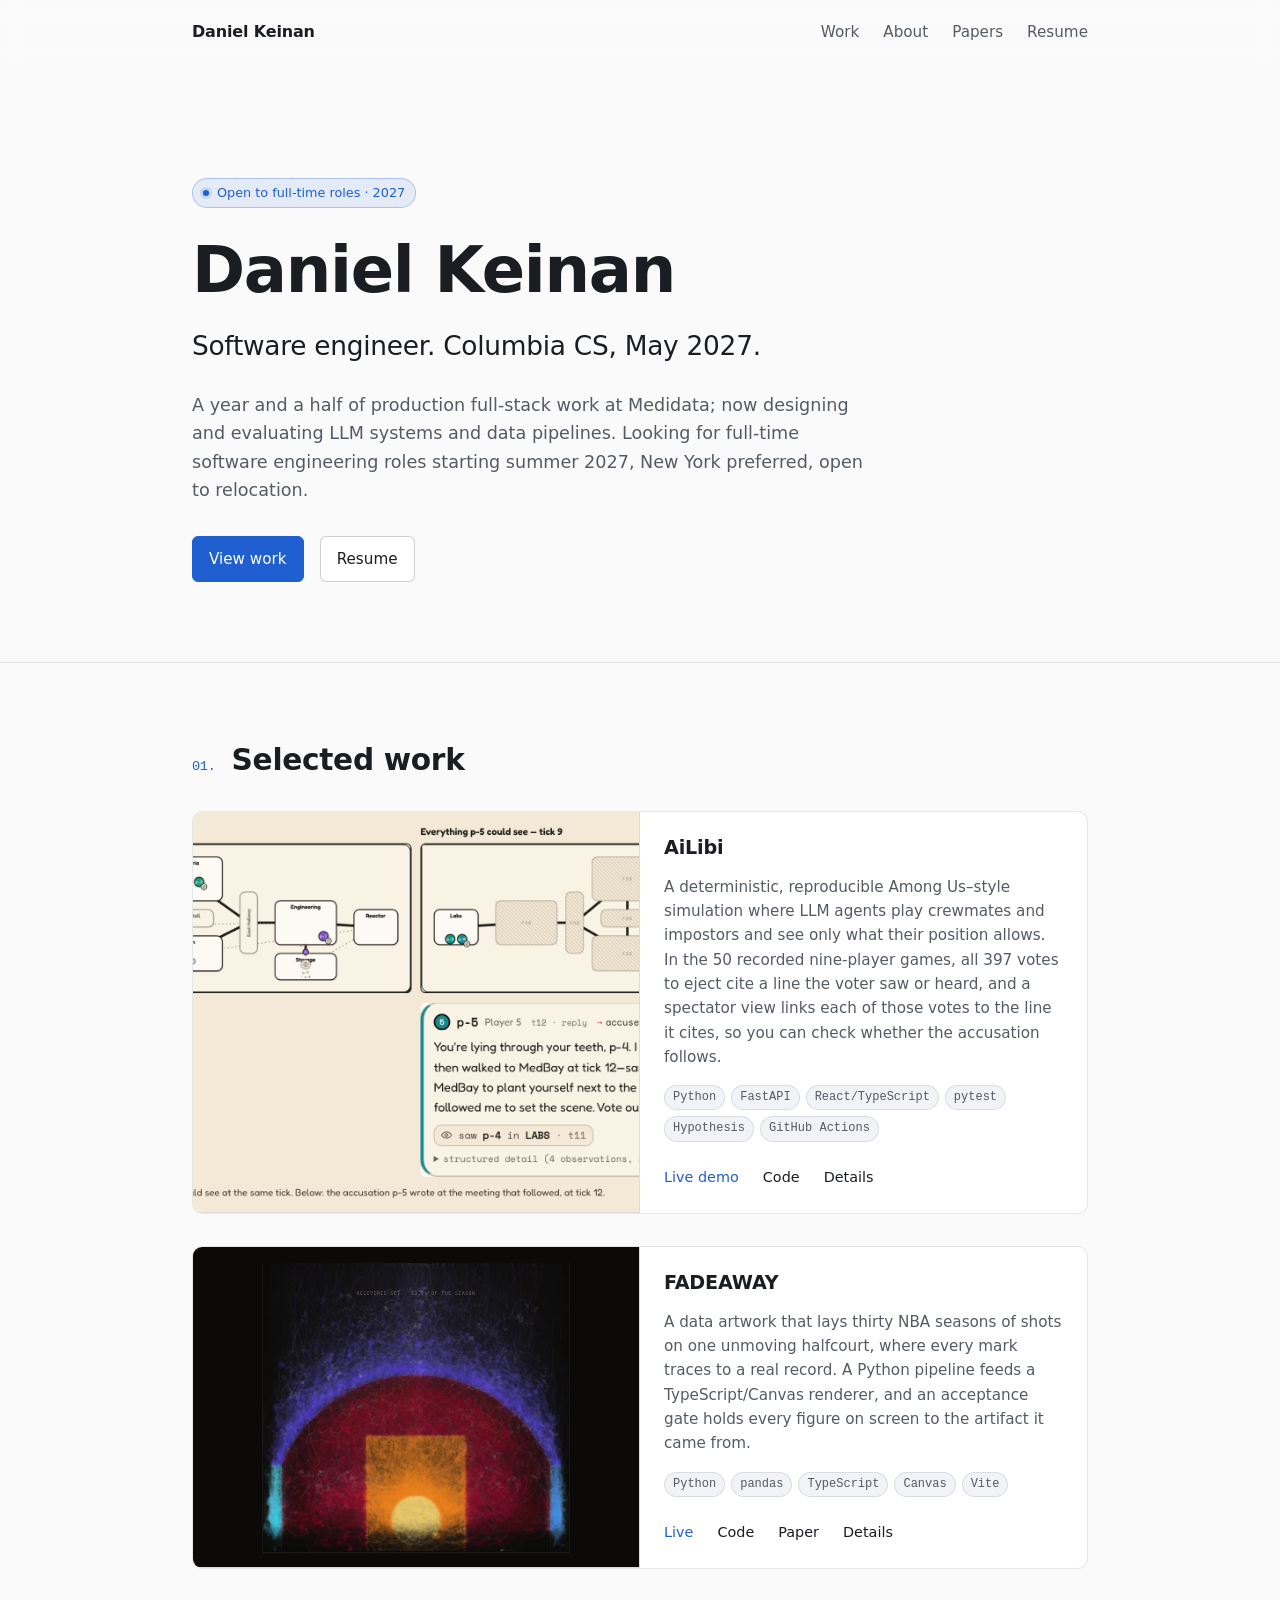
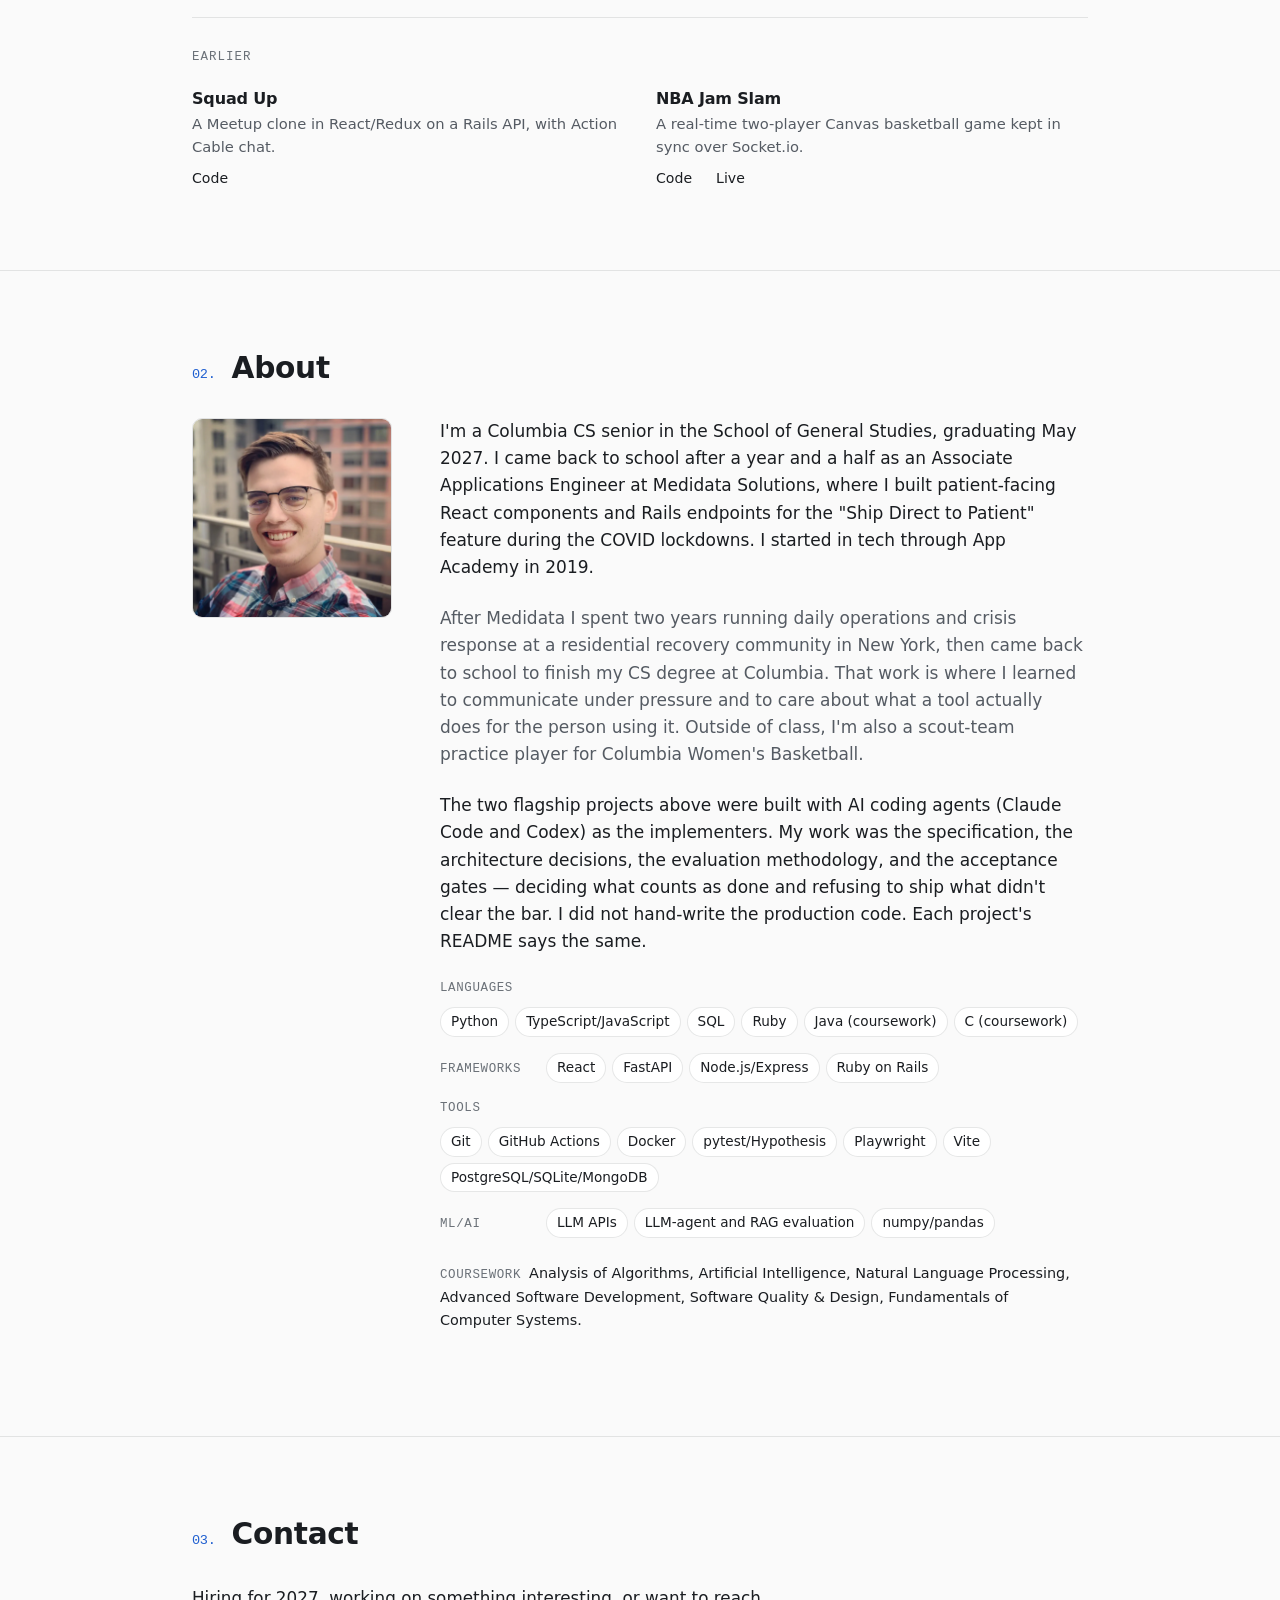
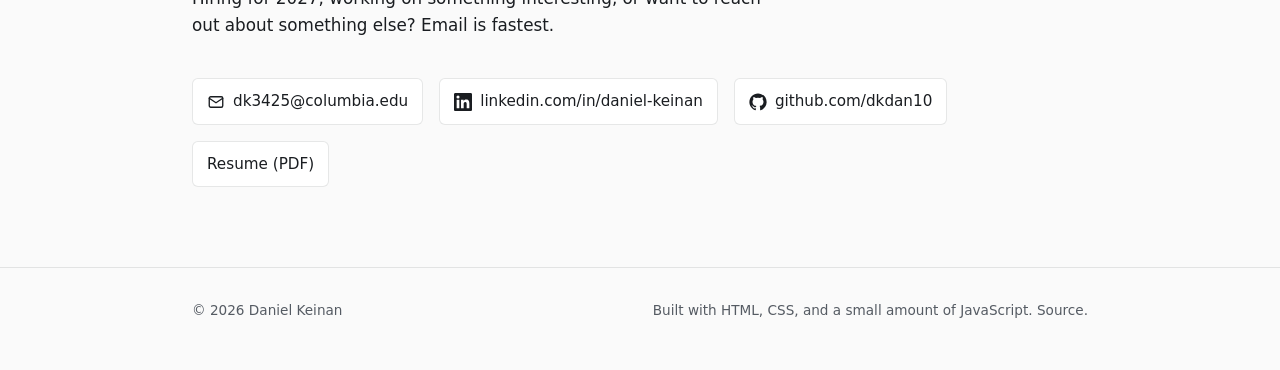
==== commit e474e040: "Restore authorship statements; correct Medidata dates, title, skills and vote wording - Home About a" ====
--- a/index.html
+++ b/index.html
@@ -4,7 +4,7 @@
   <meta charset="utf-8">
   <meta name="viewport" content="width=device-width, initial-scale=1">
   <title>Daniel Keinan — Software Engineer</title>
-  <meta name="description" content="Daniel Keinan: software engineer in New York. Columbia CS, May 2027. Two years of production full-stack work at Medidata; now building and evaluating LLM systems and data pipelines. Open to full-time roles starting summer 2027.">
+  <meta name="description" content="Daniel Keinan: software engineer in New York. Columbia CS, May 2027. A year and a half of production full-stack work at Medidata; now designing and evaluating LLM systems and data pipelines. Open to full-time roles starting summer 2027.">
   <meta name="author" content="Daniel Keinan">
   <meta name="color-scheme" content="dark light">
 
@@ -18,14 +18,14 @@
   <meta property="og:type" content="website">
   <meta property="og:url" content="https://dkdan10.github.io/">
   <meta property="og:title" content="Daniel Keinan — Software Engineer">
-  <meta property="og:description" content="Columbia CS, May 2027. Two years of production full-stack work at Medidata; now building and evaluating LLM systems and data pipelines. Open to full-time software engineering roles starting summer 2027.">
+  <meta property="og:description" content="Columbia CS, May 2027. A year and a half of production full-stack work at Medidata; now designing and evaluating LLM systems and data pipelines. Open to full-time software engineering roles starting summer 2027.">
   <meta property="og:image" content="https://dkdan10.github.io/og-image.png">
   <meta property="og:image:width" content="1200">
   <meta property="og:image:height" content="630">
 
   <meta name="twitter:card" content="summary_large_image">
   <meta name="twitter:title" content="Daniel Keinan — Software Engineer">
-  <meta name="twitter:description" content="Columbia CS, May 2027. Two years of production full-stack work at Medidata; now building and evaluating LLM systems and data pipelines. Open to full-time software engineering roles starting summer 2027.">
+  <meta name="twitter:description" content="Columbia CS, May 2027. A year and a half of production full-stack work at Medidata; now designing and evaluating LLM systems and data pipelines. Open to full-time software engineering roles starting summer 2027.">
   <meta name="twitter:image" content="https://dkdan10.github.io/og-image.png">
 
   <link rel="stylesheet" href="/assets/css/site.css">
@@ -82,7 +82,7 @@
       <span class="eyebrow"><span class="dot" aria-hidden="true"></span> Open to full-time roles · 2027</span>
       <h1 id="hero-title">Daniel Keinan</h1>
       <p class="tagline">Software engineer. Columbia CS, May 2027.</p>
-      <p class="lede">Two years of production full-stack work at Medidata; now building and evaluating LLM systems and data pipelines. Looking for full-time software engineering roles starting summer 2027, New York preferred, open to relocation.</p>
+      <p class="lede">A year and a half of production full-stack work at Medidata; now designing and evaluating LLM systems and data pipelines. Looking for full-time software engineering roles starting summer 2027, New York preferred, open to relocation.</p>
       <div class="cta-row">
         <a class="btn btn-primary" href="#work">View work</a>
         <a class="btn" href="/resume/Daniel_Keinan_Resume.pdf" target="_blank" rel="noopener">Resume</a>
@@ -100,7 +100,7 @@
             </div>
             <div class="body">
               <h3><a href="/work/ailibi/">AiLibi</a></h3>
-              <p>A deterministic, reproducible Among Us–style simulation where LLM agents play crewmates and impostors, see only what their position allows, and must cite the evidence they actually observed when they accuse. A spectator view links every vote to the observation it cites, so you can check whether the accusation follows.</p>
+              <p>A deterministic, reproducible Among Us–style simulation where LLM agents play crewmates and impostors and see only what their position allows. In the 50 recorded nine-player games, all 397 votes to eject cite a line the voter saw or heard, and a spectator view links each of those votes to the line it cites, so you can check whether the accusation follows.</p>
               <ul class="tags" aria-label="Technologies">
                 <li>Python</li><li>FastAPI</li><li>React/TypeScript</li><li>pytest</li><li>Hypothesis</li><li>GitHub Actions</li>
               </ul>
@@ -162,20 +162,21 @@
         <div class="about-grid">
           <img class="headshot" src="/assets/img/headshot.webp" alt="Portrait of Daniel Keinan" width="800" height="800" loading="lazy" decoding="async">
           <div>
-            <p>I'm a Columbia CS senior in the School of General Studies, graduating May 2027. I came back to school after two years as an Applications Engineer at Medidata Solutions, where I built patient-facing React components and Rails endpoints for the "Ship Direct to Patient" feature during the COVID lockdowns. I started in tech through App Academy in 2019.</p>
-            <p class="muted">Between Medidata and Columbia I spent two years as House Manager at a sober-living community in New York: daily operations, crisis response, accountability. I'm also a scout-team practice player for Columbia Women's Basketball. That work is where I learned to communicate under pressure and to care about what a tool actually does for the person using it.</p>
+            <p>I'm a Columbia CS senior in the School of General Studies, graduating May 2027. I came back to school after a year and a half as an Associate Applications Engineer at Medidata Solutions, where I built patient-facing React components and Rails endpoints for the "Ship Direct to Patient" feature during the COVID lockdowns. I started in tech through App Academy in 2019.</p>
+            <p class="muted">After Medidata I spent two years running daily operations and crisis response at a residential recovery community in New York, then came back to school to finish my CS degree at Columbia. That work is where I learned to communicate under pressure and to care about what a tool actually does for the person using it. Outside of class, I'm also a scout-team practice player for Columbia Women's Basketball.</p>
+            <p>The two flagship projects above were built with AI coding agents (Claude Code and Codex) as the implementers. My work was the specification, the architecture decisions, the evaluation methodology, and the acceptance gates — deciding what counts as done and refusing to ship what didn't clear the bar. I did not hand-write the production code. Each project's README says the same.</p>
 
             <div class="skills" aria-label="Technical skills">
               <div class="skills-row">
                 <span class="label">Languages</span>
                 <ul class="pills">
-                  <li>Python</li><li>TypeScript/JavaScript</li><li>Java</li><li>C</li><li>SQL</li><li>Ruby</li>
+                  <li>Python</li><li>TypeScript/JavaScript</li><li>SQL</li><li>Ruby</li><li>Java (coursework)</li><li>C (coursework)</li>
                 </ul>
               </div>
               <div class="skills-row">
                 <span class="label">Frameworks</span>
                 <ul class="pills">
-                  <li>React</li><li>FastAPI</li><li>Node/Express</li><li>Rails</li><li>Django</li>
+                  <li>React</li><li>FastAPI</li><li>Node.js/Express</li><li>Ruby on Rails</li>
                 </ul>
               </div>
               <div class="skills-row">
--- a/assets/css/site.css
+++ b/assets/css/site.css
@@ -16,10 +16,6 @@
   --accent-ring: rgba(110, 168, 255, 0.18);
   --accent-contrast: #07111f;
   --header-bg: rgba(11, 13, 16, 0.78);
-  --term-bg-1: #14171c;
-  --term-bg-2: #1d2128;
-  --term-fg: #e8eaed;
-  --term-muted: #9aa0a6;
   --maxw: 960px;
   --measure: 70ch;
   --radius: 10px;
@@ -52,10 +48,6 @@
     --accent-ring: rgba(31, 95, 208, 0.16);
     --accent-contrast: #ffffff;
     --header-bg: rgba(250, 250, 250, 0.82);
-    --term-bg-1: #f3f4f6;
-    --term-bg-2: #e6e9ee;
-    --term-fg: #1a1d21;
-    --term-muted: #555b63;
   }
 }
 
@@ -420,49 +412,6 @@
   object-fit: cover;
 }
 
-.project .terminal {
-  width: 100%;
-  height: 100%;
-  background: linear-gradient(135deg, var(--term-bg-1) 0%, var(--term-bg-2) 100%);
-  display: flex;
-  flex-direction: column;
-  font-family: var(--font-mono);
-  color: var(--term-fg);
-  padding: var(--space-2);
-}
-
-.project .terminal-bar {
-  display: flex;
-  gap: 6px;
-  padding-bottom: var(--space-2);
-  border-bottom: 1px solid var(--border);
-  margin-bottom: var(--space-2);
-}
-
-.project .terminal-bar span {
-  width: 11px;
-  height: 11px;
-  border-radius: 50%;
-  background: var(--border-strong);
-}
-
-.project .terminal pre {
-  margin: 0;
-  white-space: pre-wrap;
-  overflow-wrap: anywhere;
-  color: var(--term-fg);
-  line-height: 1.5;
-  font-size: clamp(11px, 1.5vw, 12px);
-}
-
-.project .terminal .prompt {
-  color: var(--accent);
-}
-
-.project .terminal .out {
-  color: var(--term-muted);
-}
-
 .project .body {
   padding: var(--space-3);
   display: flex;
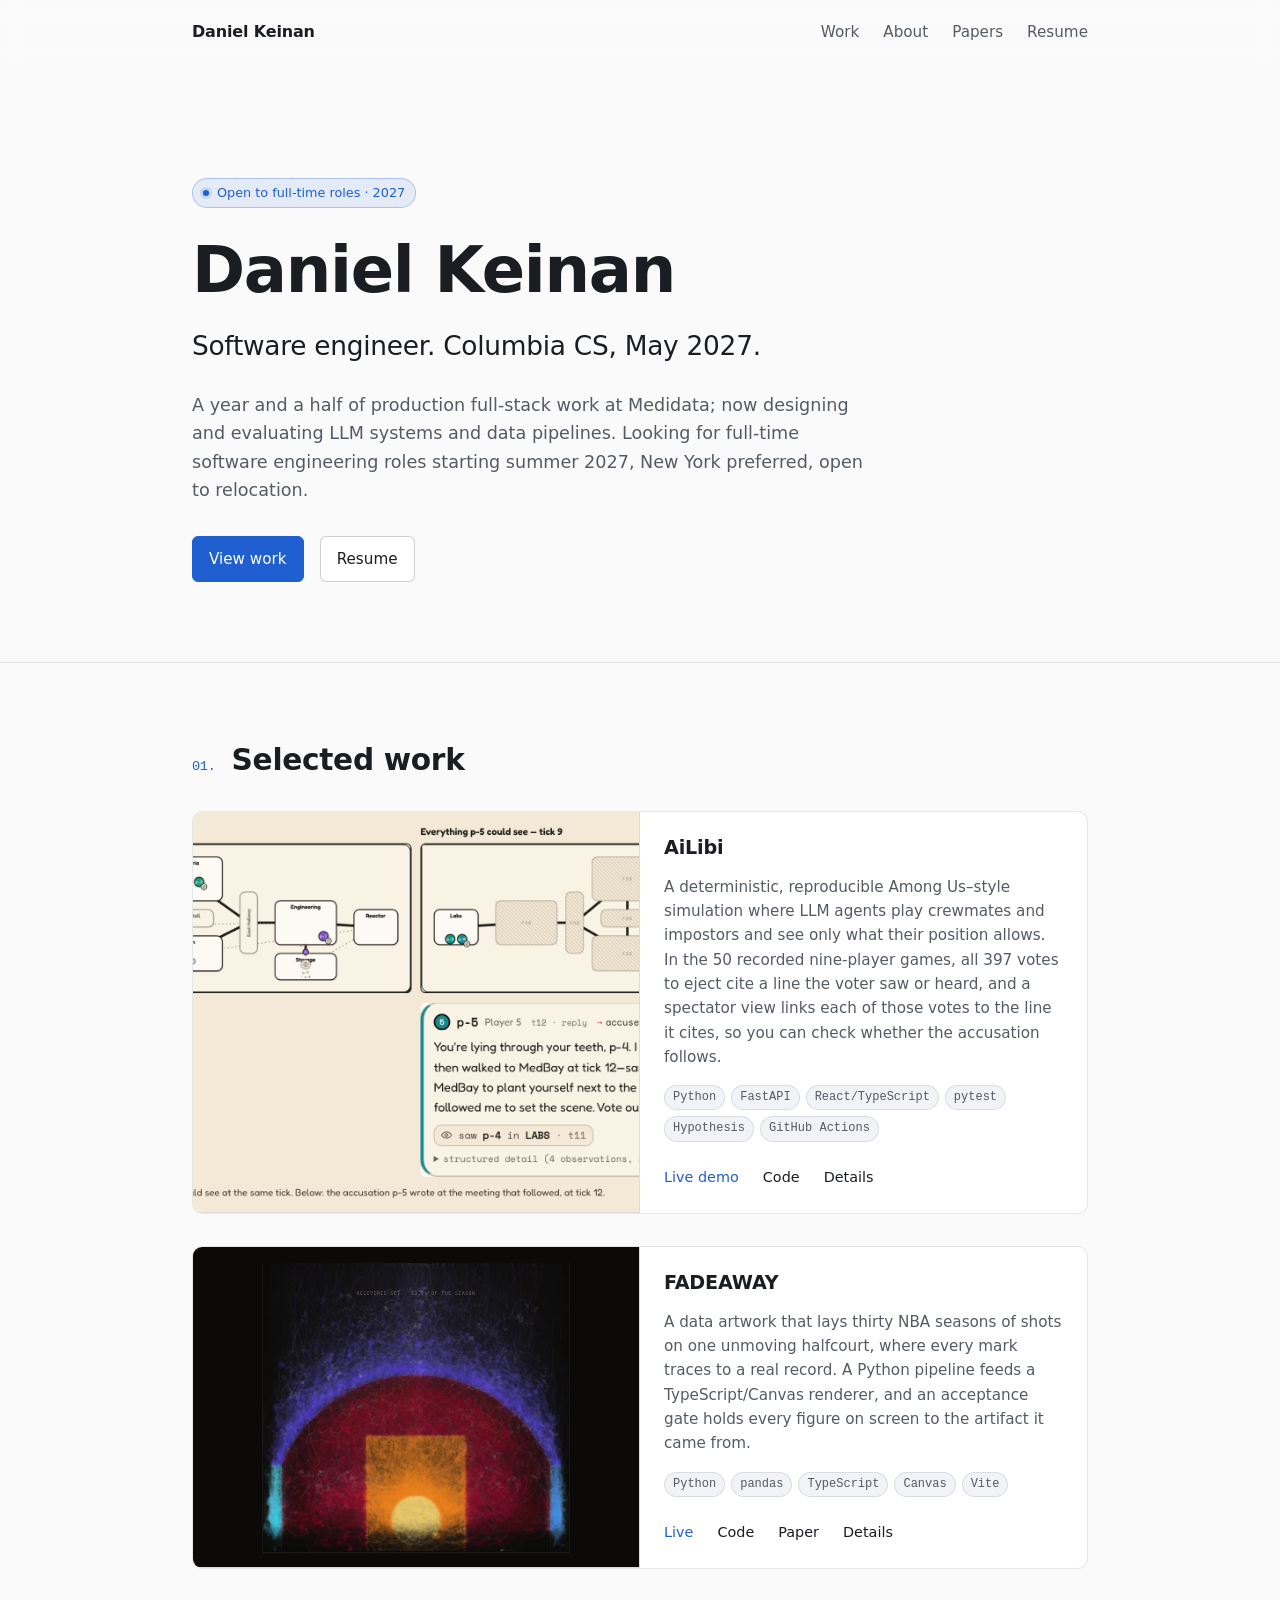
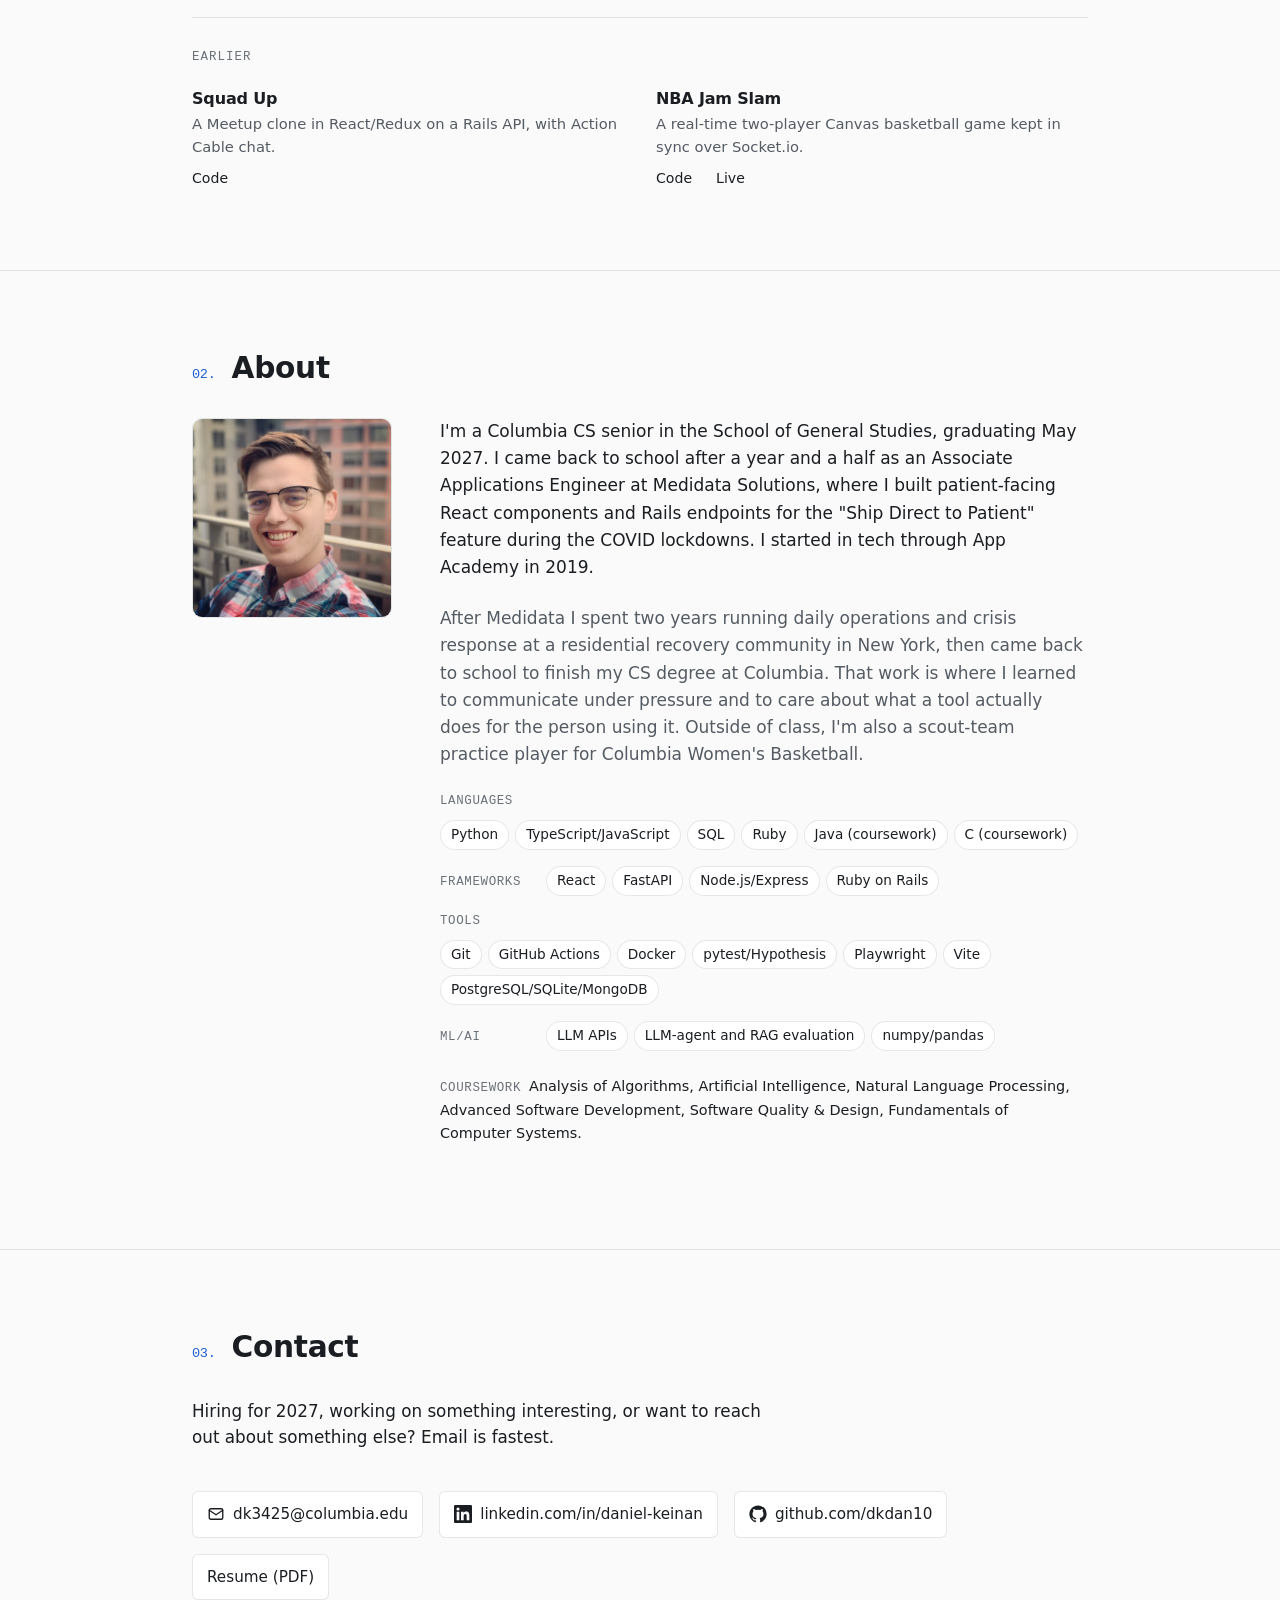
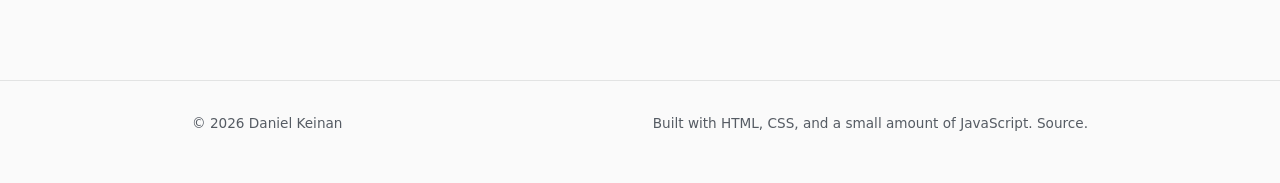
==== commit dcadaab4: "Update bio in index.html" ====
--- a/index.html
+++ b/index.html
@@ -164,7 +164,6 @@
           <div>
             <p>I'm a Columbia CS senior in the School of General Studies, graduating May 2027. I came back to school after a year and a half as an Associate Applications Engineer at Medidata Solutions, where I built patient-facing React components and Rails endpoints for the "Ship Direct to Patient" feature during the COVID lockdowns. I started in tech through App Academy in 2019.</p>
             <p class="muted">After Medidata I spent two years running daily operations and crisis response at a residential recovery community in New York, then came back to school to finish my CS degree at Columbia. That work is where I learned to communicate under pressure and to care about what a tool actually does for the person using it. Outside of class, I'm also a scout-team practice player for Columbia Women's Basketball.</p>
-            <p>The two flagship projects above were built with AI coding agents (Claude Code and Codex) as the implementers. My work was the specification, the architecture decisions, the evaluation methodology, and the acceptance gates — deciding what counts as done and refusing to ship what didn't clear the bar. I did not hand-write the production code. Each project's README says the same.</p>
 
             <div class="skills" aria-label="Technical skills">
               <div class="skills-row">
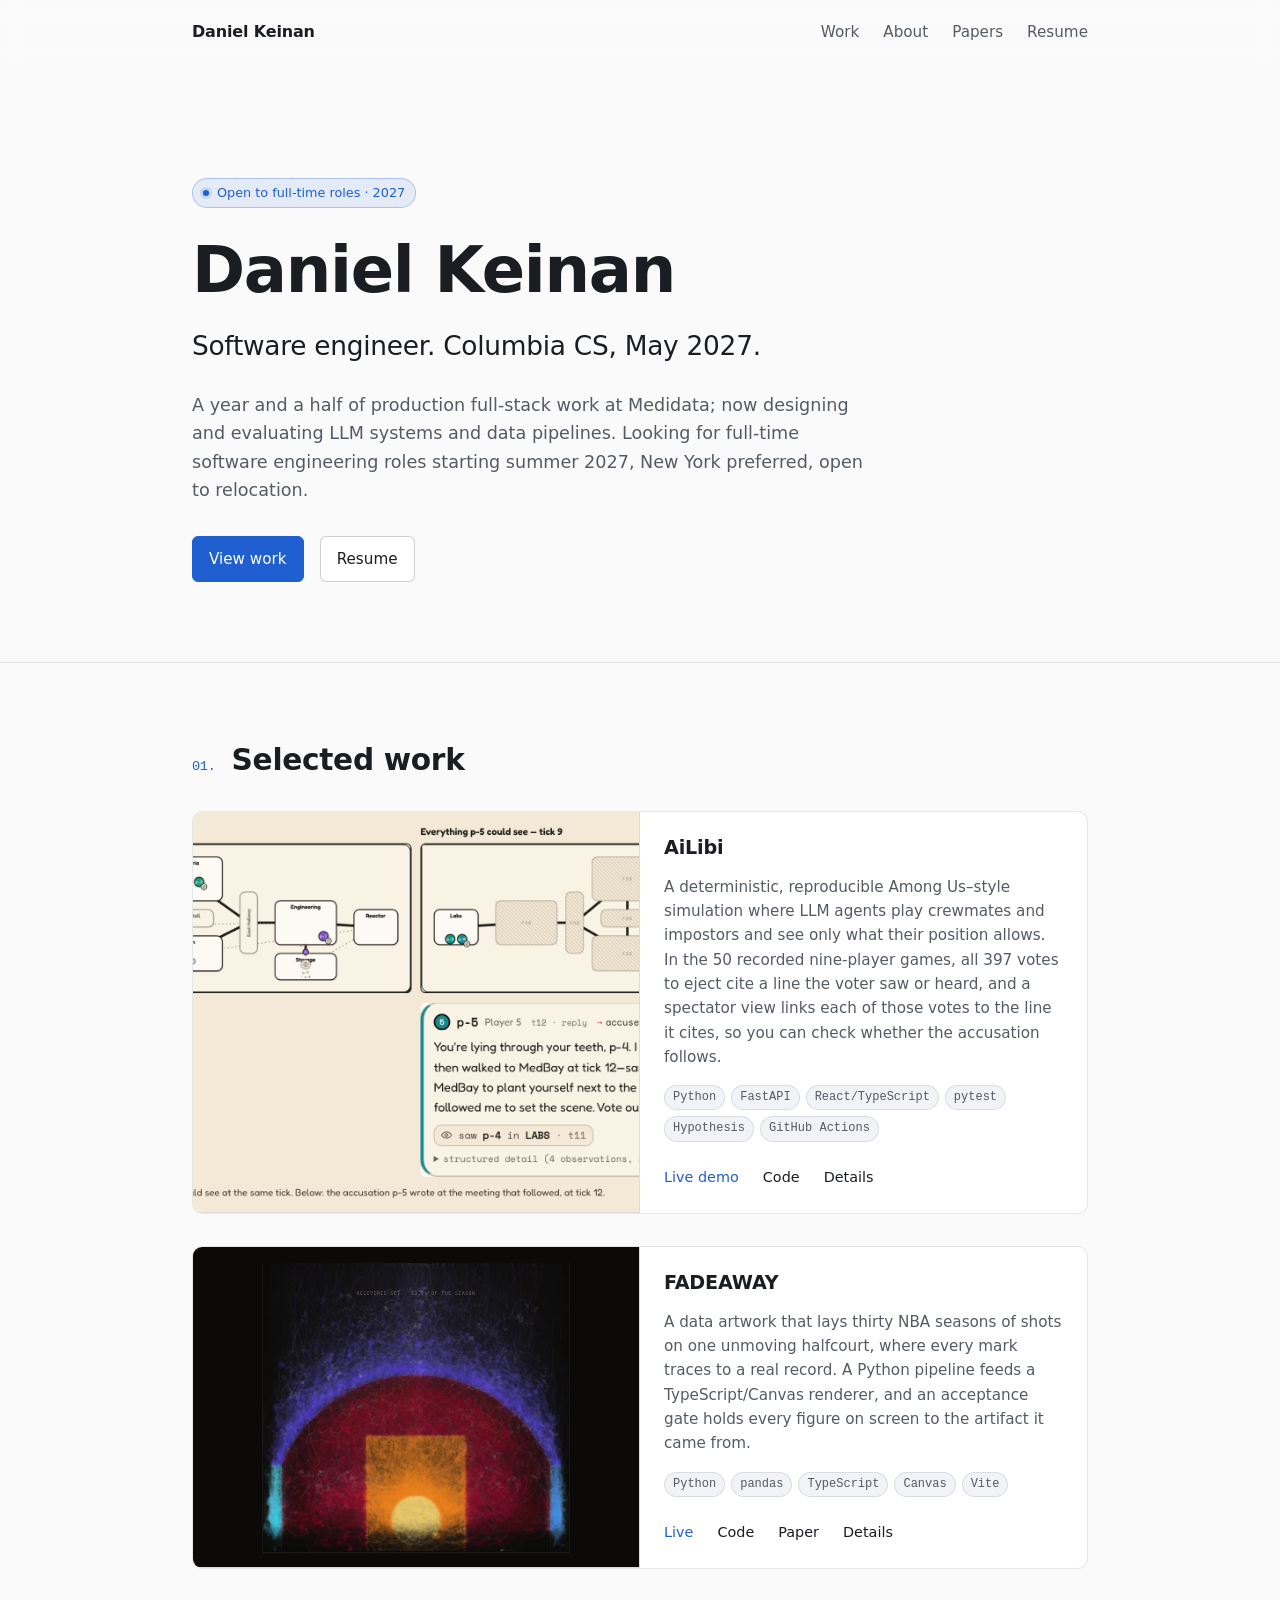
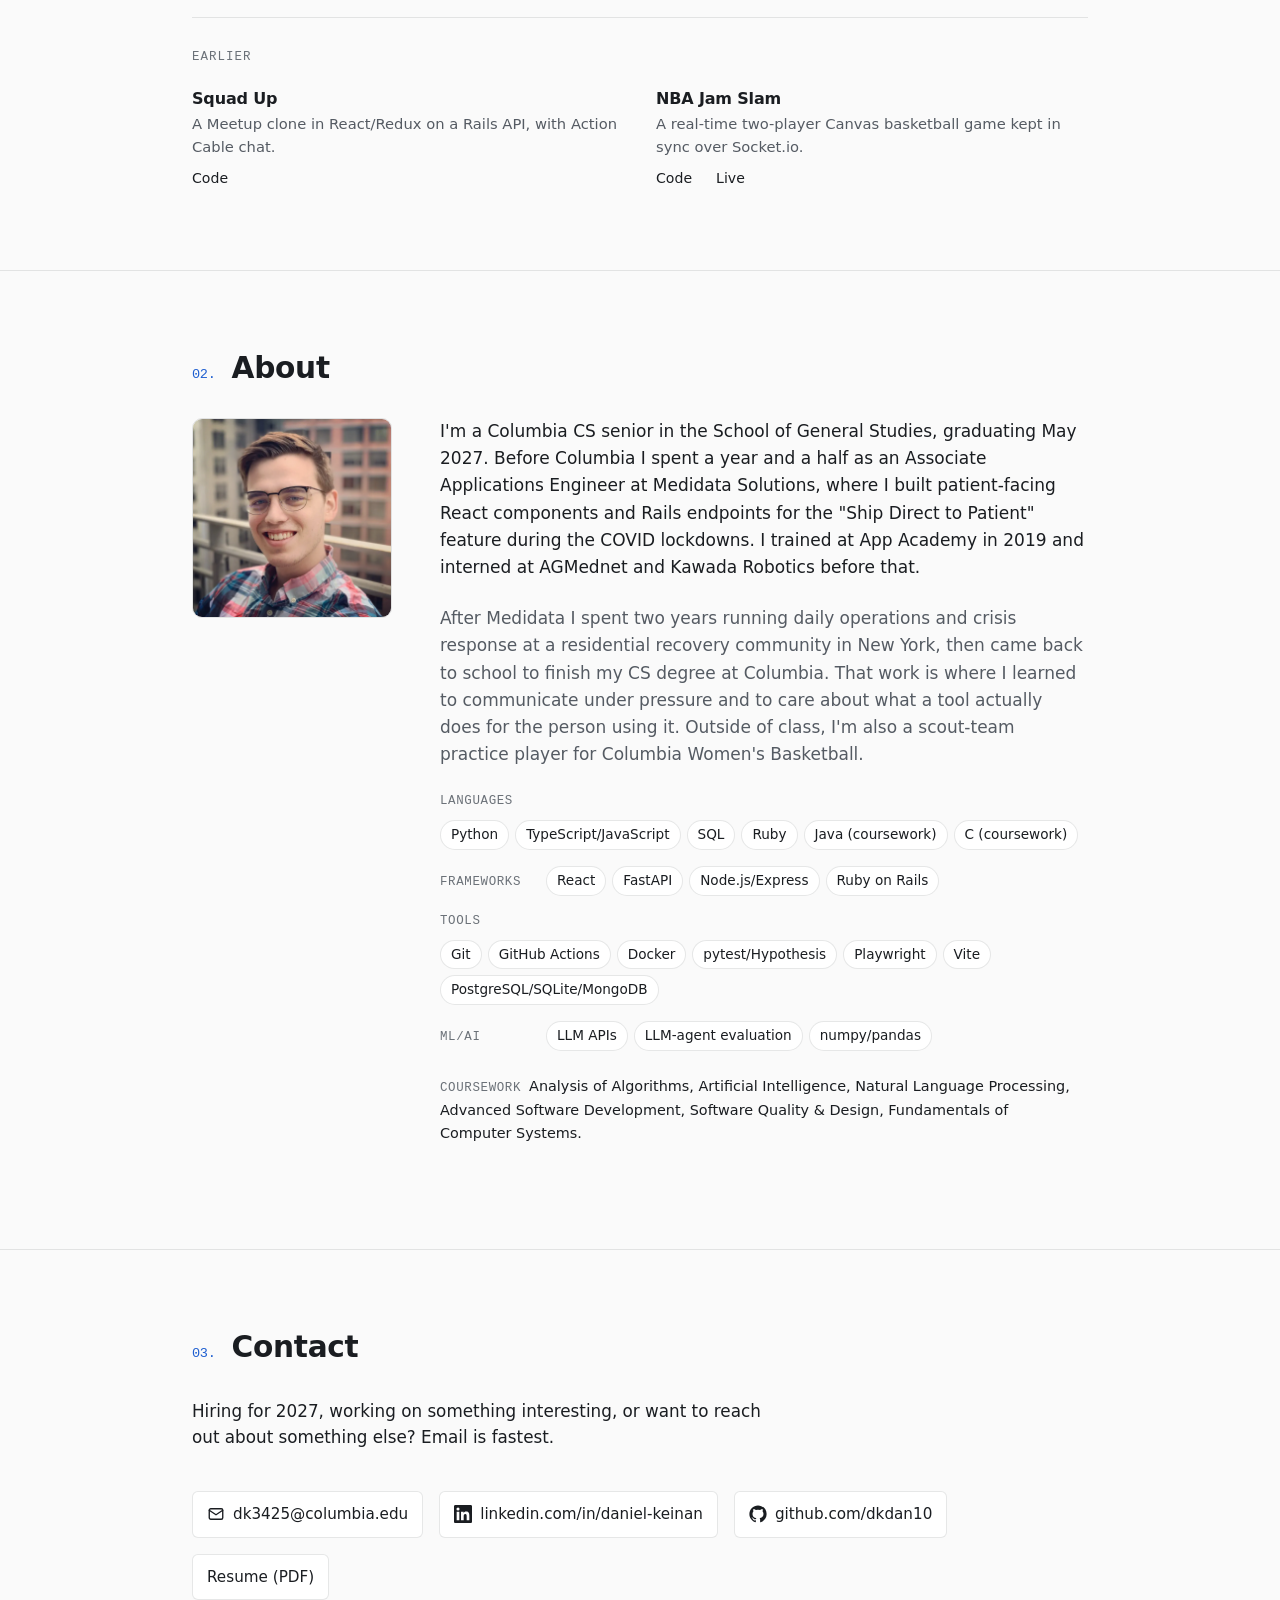
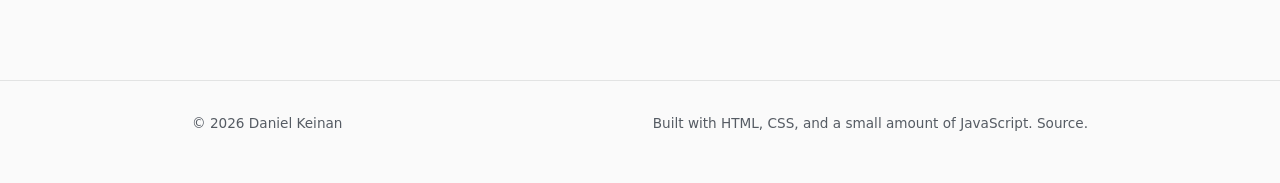
==== commit 488f1772: "Fix the About chronology; shorten the AiLibi role note; trim one skill label - About opened with "I " ====
--- a/index.html
+++ b/index.html
@@ -162,7 +162,7 @@
         <div class="about-grid">
           <img class="headshot" src="/assets/img/headshot.webp" alt="Portrait of Daniel Keinan" width="800" height="800" loading="lazy" decoding="async">
           <div>
-            <p>I'm a Columbia CS senior in the School of General Studies, graduating May 2027. I came back to school after a year and a half as an Associate Applications Engineer at Medidata Solutions, where I built patient-facing React components and Rails endpoints for the "Ship Direct to Patient" feature during the COVID lockdowns. I started in tech through App Academy in 2019.</p>
+            <p>I'm a Columbia CS senior in the School of General Studies, graduating May 2027. Before Columbia I spent a year and a half as an Associate Applications Engineer at Medidata Solutions, where I built patient-facing React components and Rails endpoints for the "Ship Direct to Patient" feature during the COVID lockdowns. I trained at App Academy in 2019 and interned at AGMednet and Kawada Robotics before that.</p>
             <p class="muted">After Medidata I spent two years running daily operations and crisis response at a residential recovery community in New York, then came back to school to finish my CS degree at Columbia. That work is where I learned to communicate under pressure and to care about what a tool actually does for the person using it. Outside of class, I'm also a scout-team practice player for Columbia Women's Basketball.</p>
 
             <div class="skills" aria-label="Technical skills">
@@ -187,7 +187,7 @@
               <div class="skills-row">
                 <span class="label">ML/AI</span>
                 <ul class="pills">
-                  <li>LLM APIs</li><li>LLM-agent and RAG evaluation</li><li>numpy/pandas</li>
+                  <li>LLM APIs</li><li>LLM-agent evaluation</li><li>numpy/pandas</li>
                 </ul>
               </div>
             </div>
